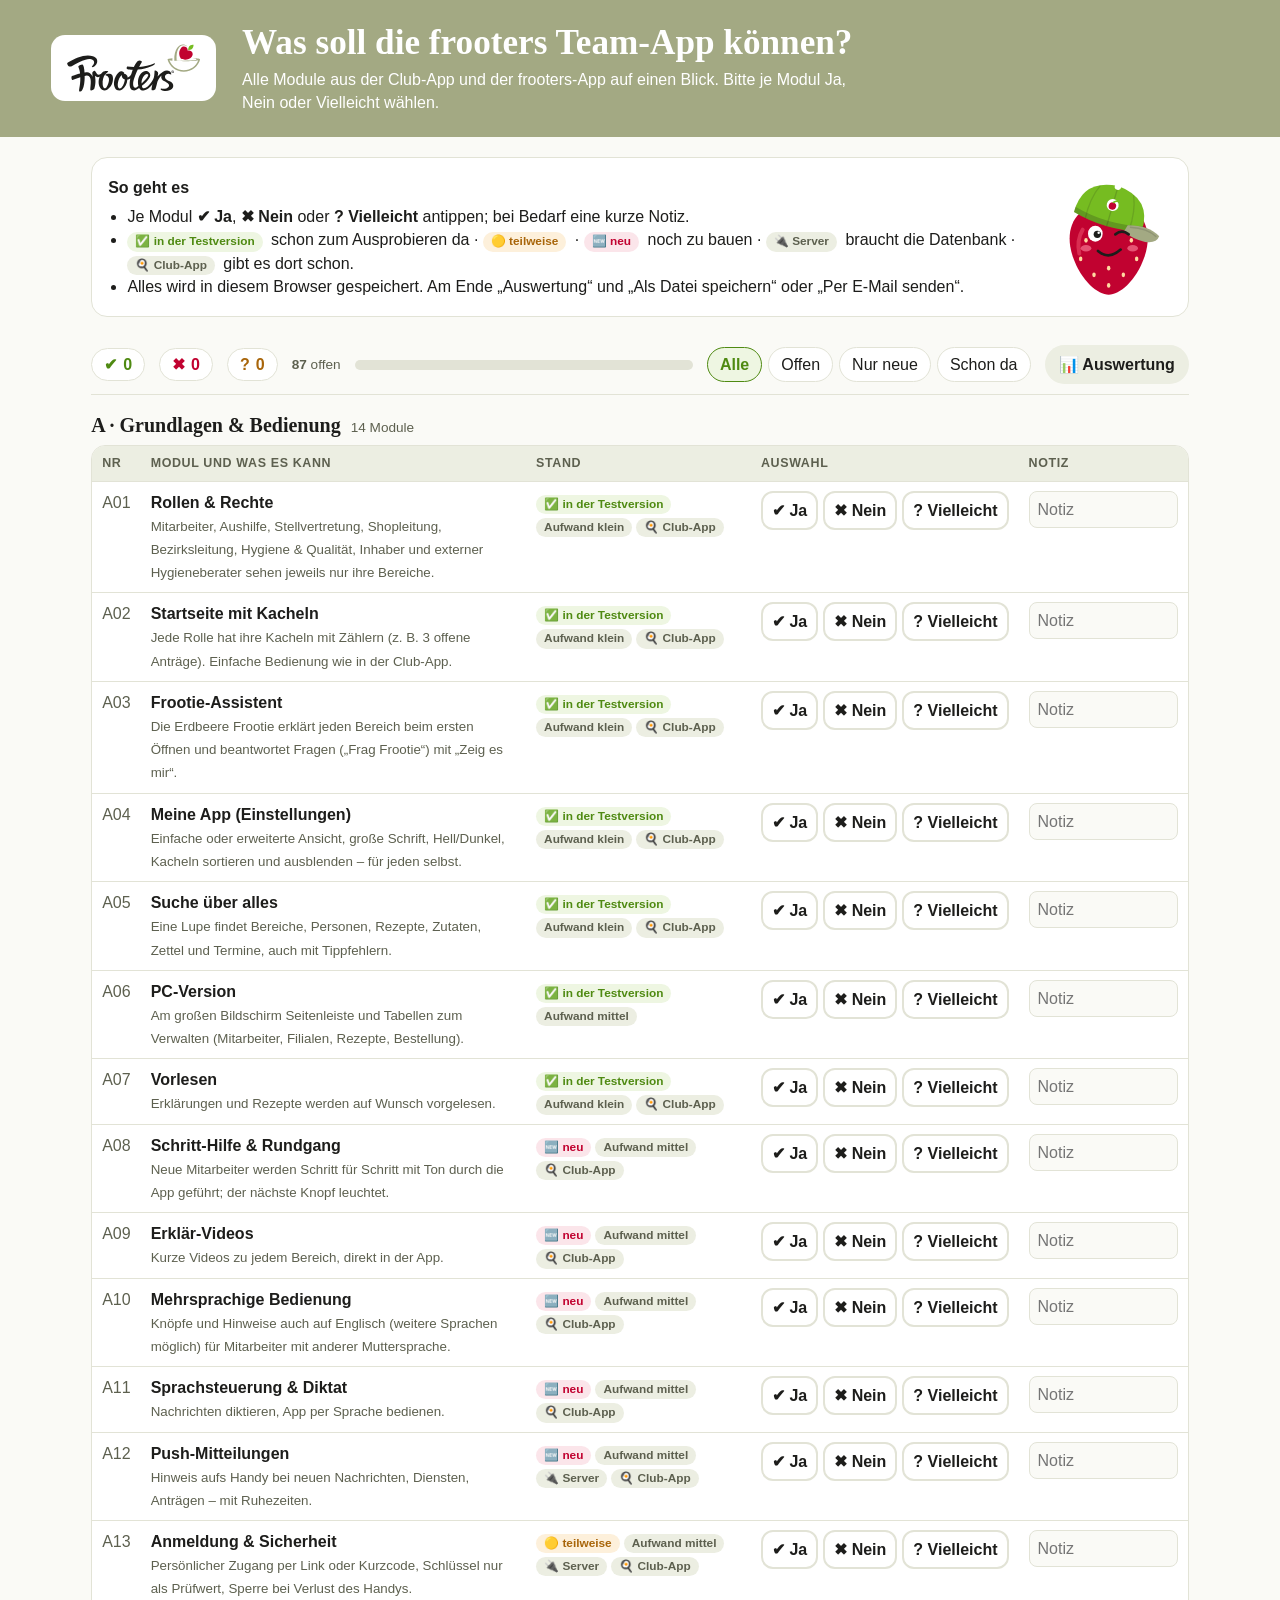
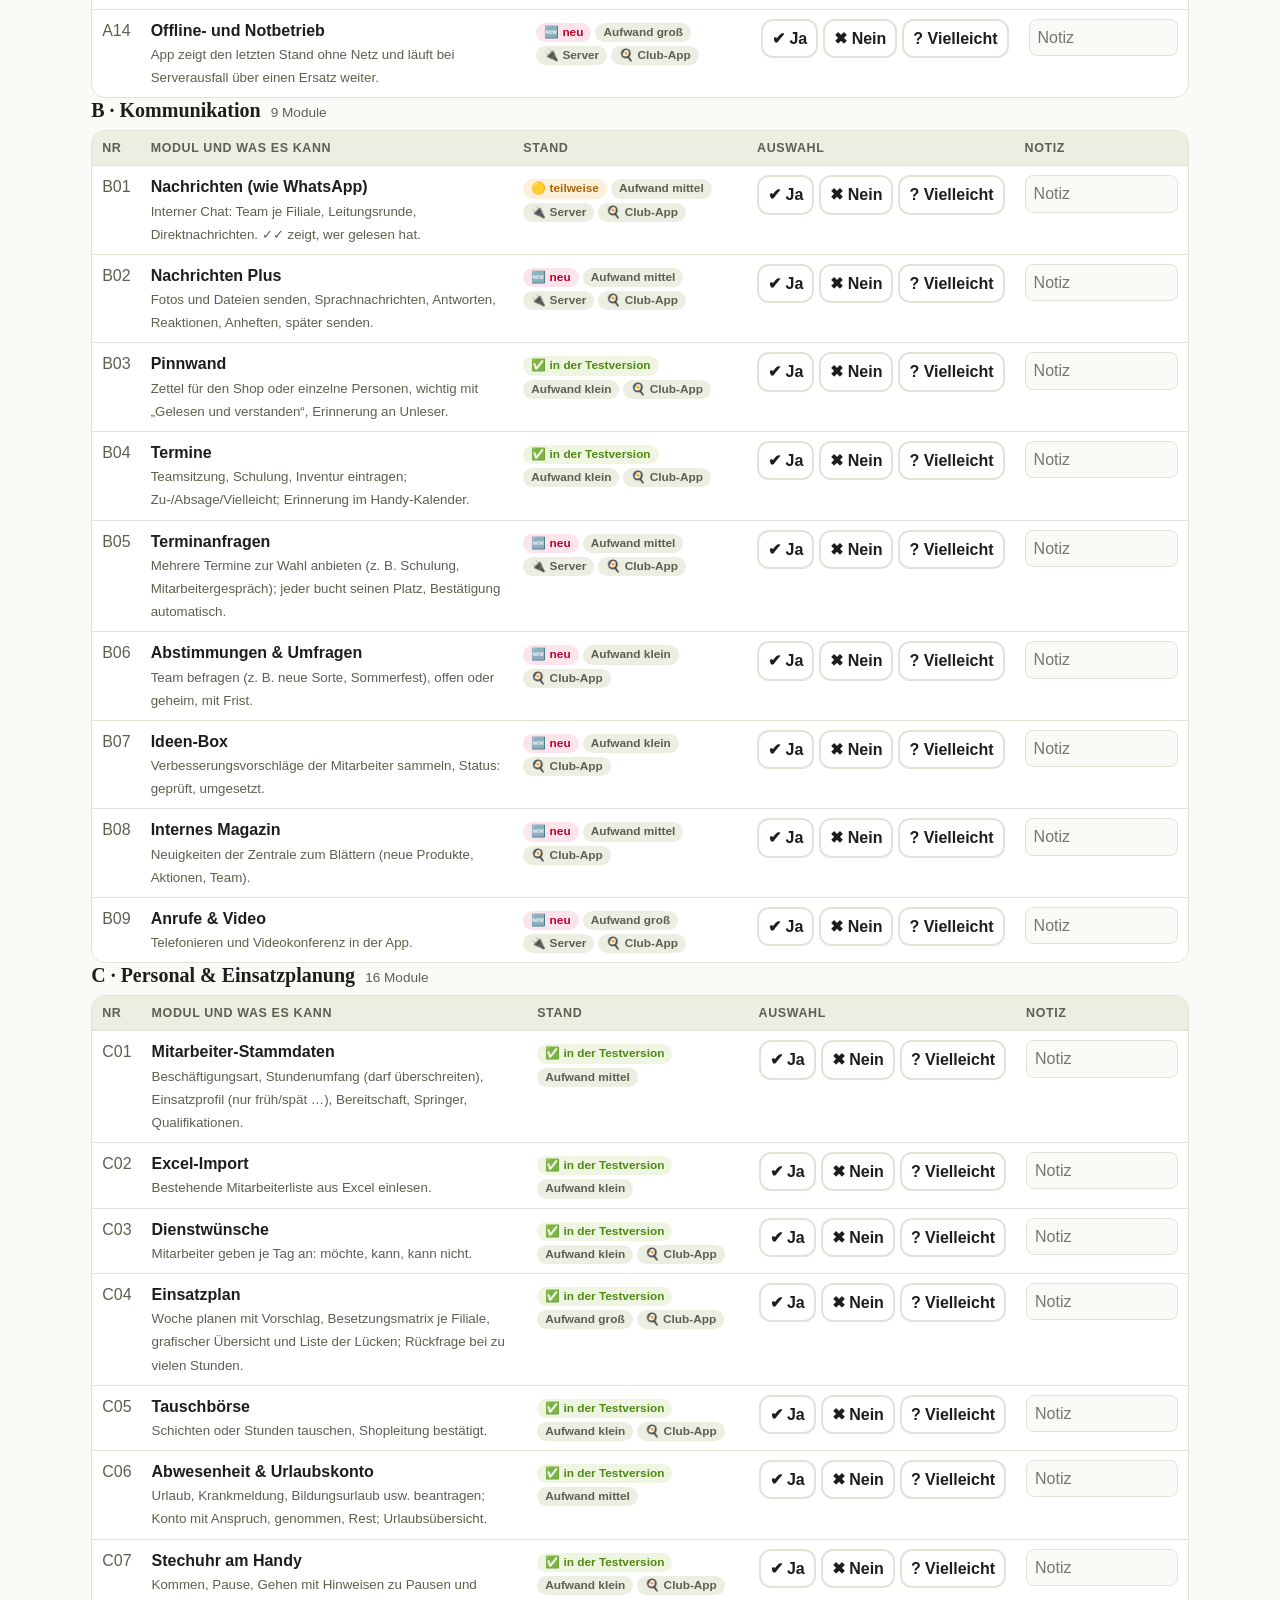
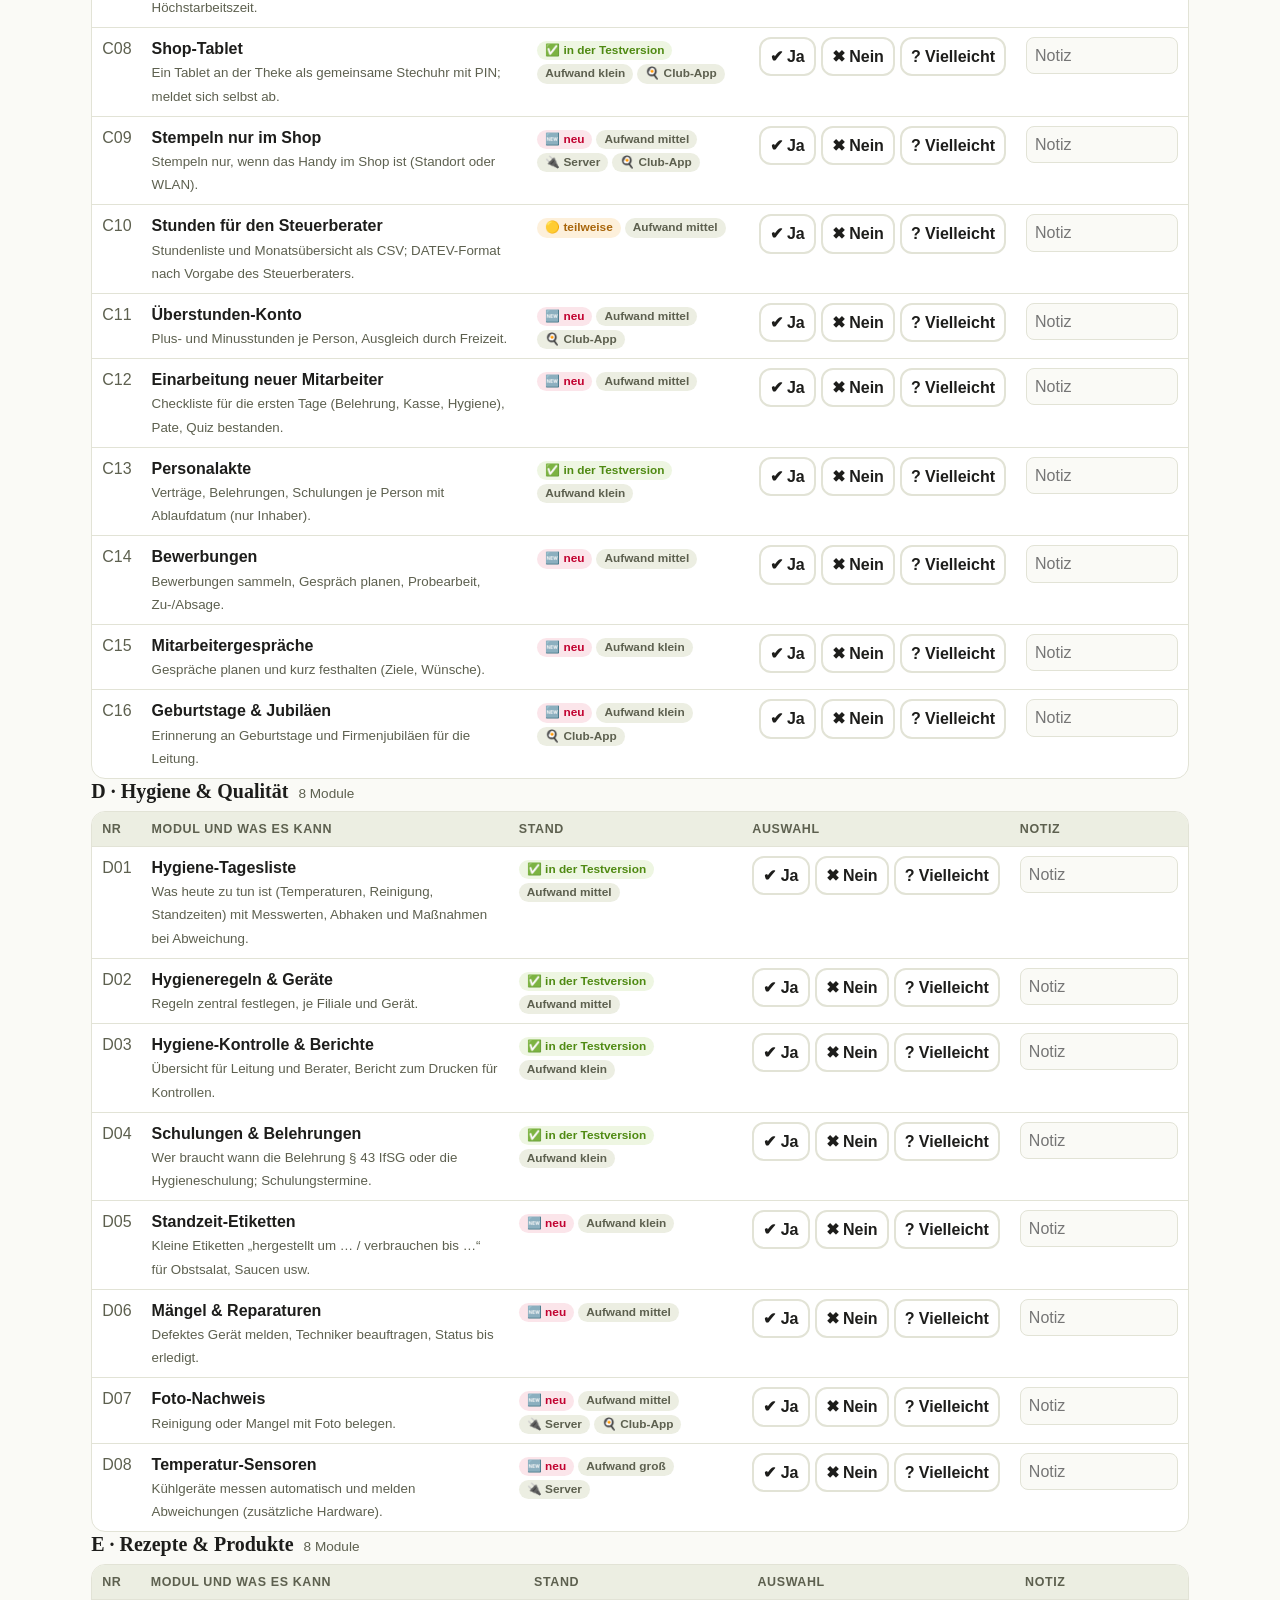
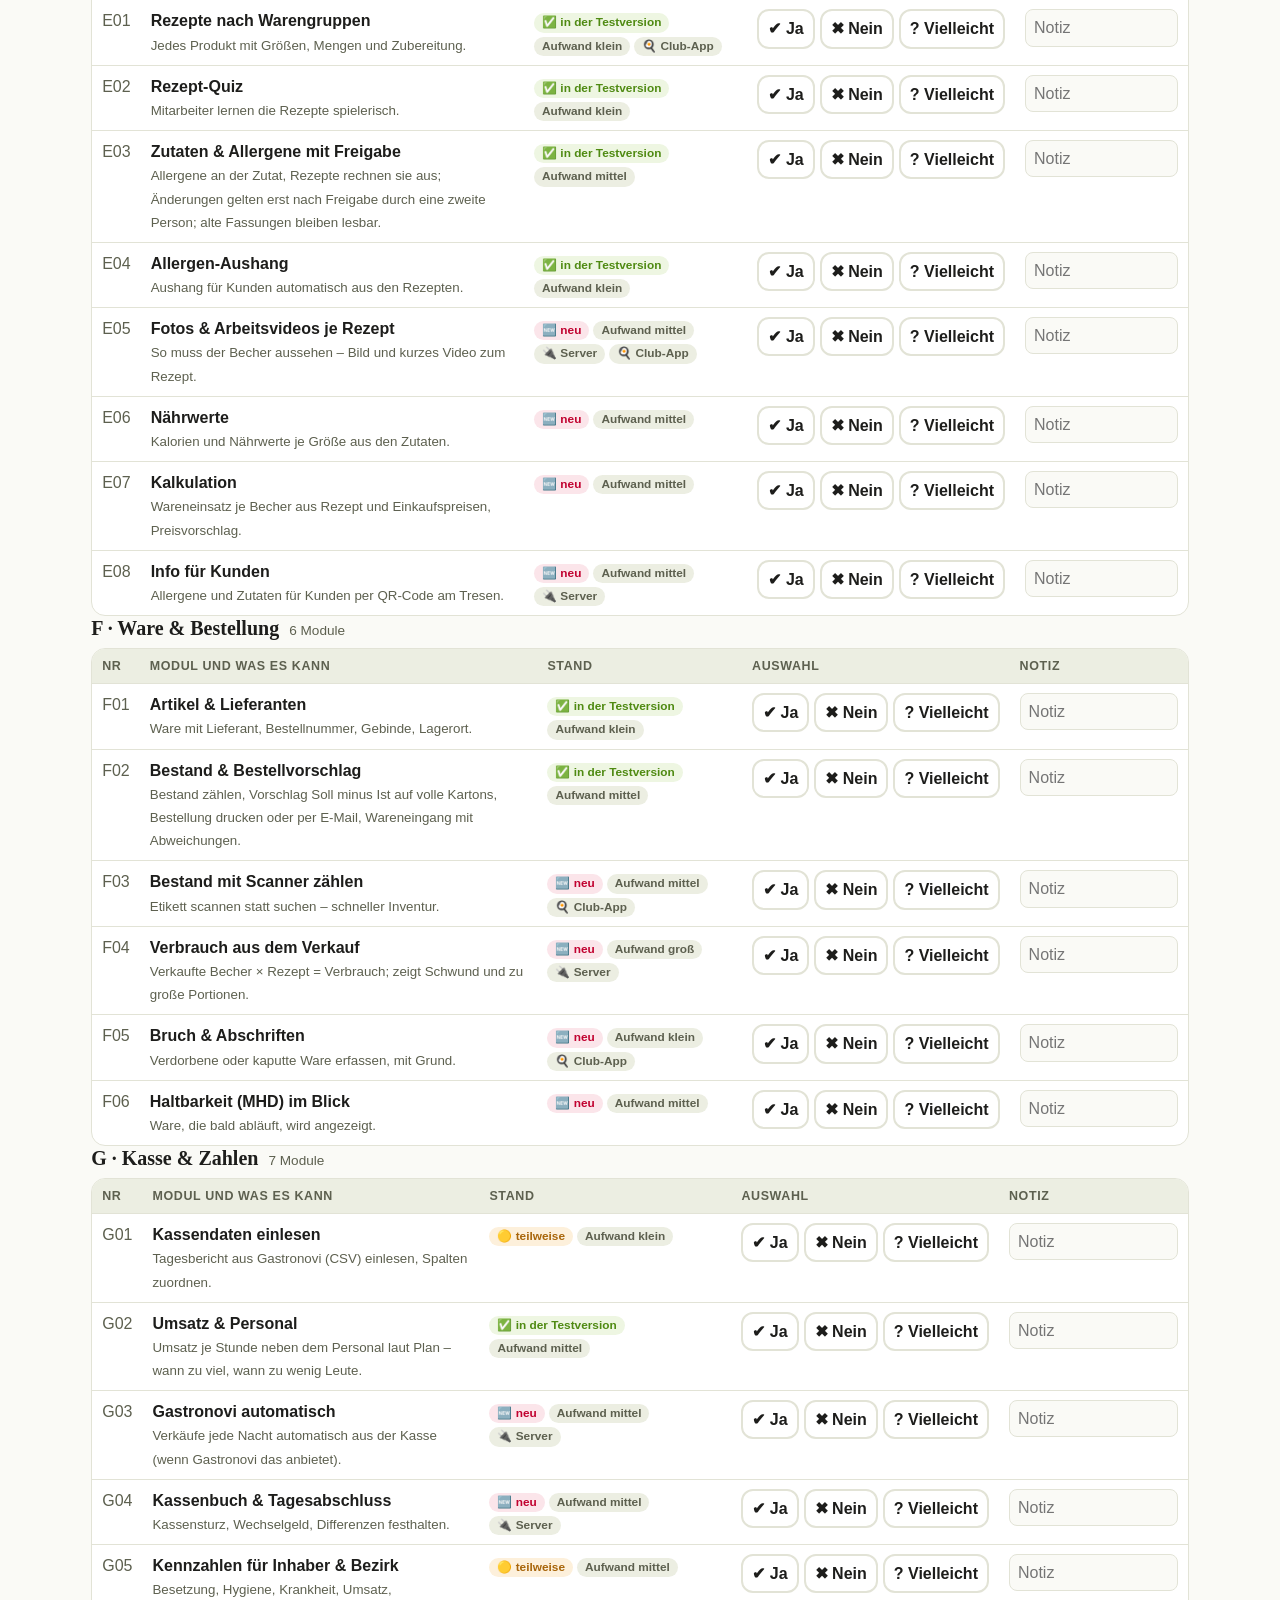
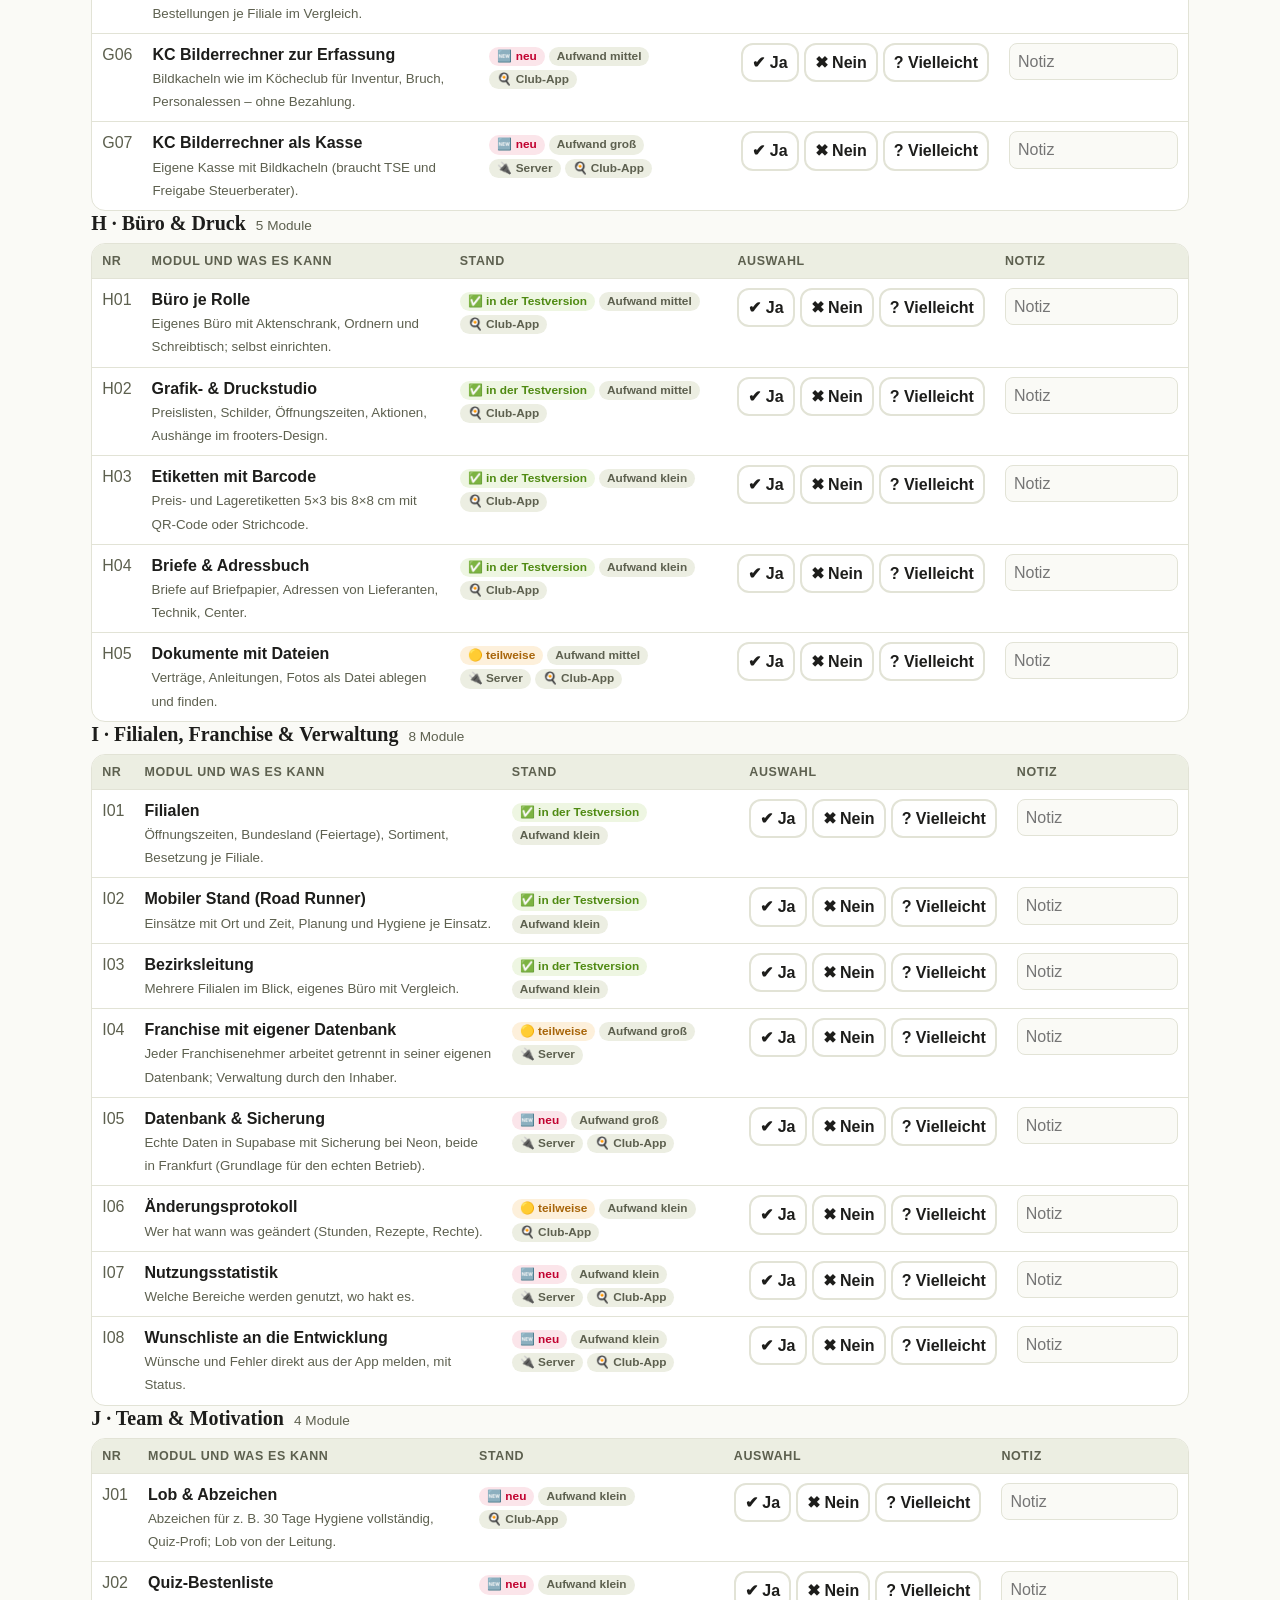
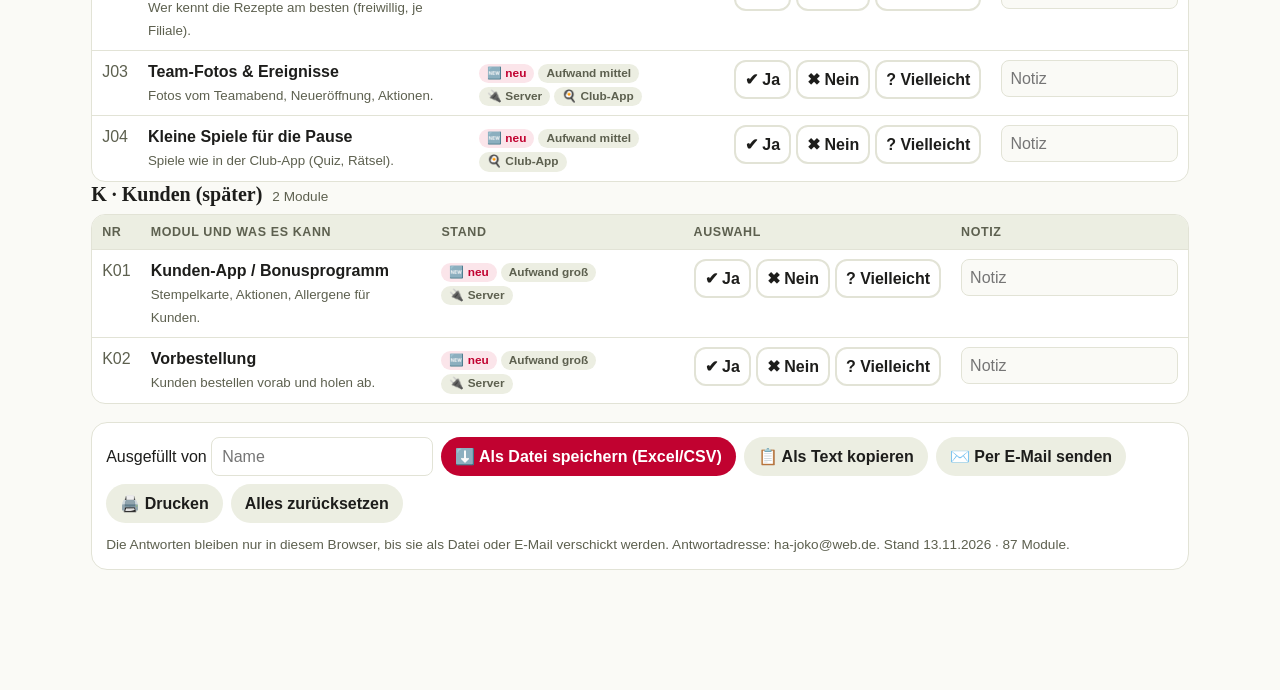
==== auswahl.html @ 6da6e574 "Modulauswahl für den CEO zum Ankreuzen Co-Authored-By: Claude Opus 5.5 <noreply@anthropic.com> Claud" ====
<!doctype html>
<html lang="de"><head><meta charset="utf-8"><meta name="viewport" content="width=device-width, initial-scale=1">
<title>frooters Team-App · Modulauswahl</title>
<style>
:root{--sage:#a3a983;--sage-soft:#eceee2;--rot:#c10230;--rot-soft:#fbe5ea;--gruen:#4f8a12;--gruen-soft:#eef6e2;--gelb:#a8650a;--gelb-soft:#fdf0db;--ink:#1d1d1b;--muted:#5d604f;--line:#e2e3d6;--bg:#fafaf6;--weiss:#fff}
*{box-sizing:border-box} body{margin:0;background:var(--bg);color:var(--ink);font-family:"Didact Gothic","Segoe UI",Arial,sans-serif;line-height:1.45}
h1,h2,h3{font-family:Arvo,Rockwell,Georgia,serif;margin:0;line-height:1.2}
.band{background:var(--sage);padding:22px max(16px,4vw)} .band .in{max-width:1200px;margin:0 auto;display:flex;flex-wrap:wrap;gap:14px 26px;align-items:center}
.plate{background:#fff;border-radius:14px;padding:8px 14px} .plate img{height:50px;display:block}
.band h1{color:#fff;font-size:clamp(1.5rem,3.4vw,2.2rem)} .band p{color:#fff;margin:4px 0 0;max-width:70ch}
.wrap{max-width:1200px;margin:0 auto;padding:20px max(16px,4vw) 120px;display:grid;gap:18px}
.intro{display:grid;grid-template-columns:minmax(0,1fr) 110px;gap:18px;align-items:center;background:#fff;border:1px solid var(--line);border-radius:16px;padding:16px}
.intro img{width:110px} .intro ul{margin:6px 0 0;padding-left:1.2em}
.leiste{position:sticky;top:0;z-index:5;background:var(--bg);padding:10px 0;border-bottom:1px solid var(--line);display:flex;flex-wrap:wrap;gap:8px 14px;align-items:center}
.zahl{display:inline-flex;gap:6px;align-items:center;font-weight:700;border-radius:99px;padding:4px 12px;background:#fff;border:1px solid var(--line)}
.zahl.j{color:var(--gruen)} .zahl.n{color:var(--rot)} .zahl.v{color:var(--gelb)}
.balken{flex:1 1 160px;height:10px;border-radius:99px;background:var(--line);overflow:hidden;min-width:120px} .balken i{display:block;height:100%;background:var(--gruen);width:0}
button,select,input,textarea{font:inherit;color:inherit} .knopf{border:0;border-radius:99px;padding:8px 14px;font-weight:700;background:var(--rot);color:#fff;cursor:pointer} .knopf.zwei{background:var(--sage-soft);color:var(--ink)}
.filter{display:flex;flex-wrap:wrap;gap:6px} .filter button{border:1px solid var(--line);background:#fff;border-radius:99px;padding:5px 12px;cursor:pointer} .filter button.an{background:var(--gruen-soft);border-color:var(--gruen);color:var(--gruen);font-weight:700}
.gruppe{display:grid;gap:8px} .gruppe h2{font-size:1.25rem;display:flex;gap:10px;align-items:baseline} .gruppe h2 small{font-family:"Segoe UI",Arial,sans-serif;font-size:.85rem;color:var(--muted);font-weight:400}
table{width:100%;border-collapse:separate;border-spacing:0;background:#fff;border:1px solid var(--line);border-radius:14px;overflow:hidden}
th{background:var(--sage-soft);text-align:left;font-size:.78rem;text-transform:uppercase;letter-spacing:.05em;color:var(--muted);padding:8px 10px}
td{border-top:1px solid var(--line);padding:9px 10px;vertical-align:top} tr.ja td{background:#f3faea} tr.nein td{background:#fdf2f4} tr.vielleicht td{background:#fff8ea}
td.nr{color:var(--muted);font-variant-numeric:tabular-nums;white-space:nowrap} td.modul b{display:block} td.modul small{color:var(--muted)}
.marke{display:inline-block;font-size:.74rem;font-weight:700;border-radius:99px;padding:1px 8px;margin:2px 4px 0 0;background:var(--sage-soft);color:var(--muted);white-space:nowrap}
.marke.da{background:var(--gruen-soft);color:var(--gruen)} .marke.teil{background:var(--gelb-soft);color:var(--gelb)} .marke.neu{background:var(--rot-soft);color:var(--rot)}
.wahl{display:flex;gap:5px;flex-wrap:nowrap} .wahl label{cursor:pointer} .wahl input{position:absolute;opacity:0;width:1px;height:1px}
.wahl span{display:inline-flex;align-items:center;gap:4px;border:2px solid var(--line);border-radius:12px;padding:6px 9px;font-weight:700;background:#fff;min-width:44px;justify-content:center;white-space:nowrap}
.wahl input:focus-visible+span{outline:3px solid var(--gruen);outline-offset:2px}
.wahl input[value=ja]:checked+span{background:var(--gruen);border-color:var(--gruen);color:#fff} .wahl input[value=nein]:checked+span{background:var(--rot);border-color:var(--rot);color:#fff} .wahl input[value=vielleicht]:checked+span{background:#e0a32e;border-color:#e0a32e;color:#fff}
td.notiz input{width:100%;min-width:120px;border:1px solid var(--line);border-radius:8px;padding:6px 8px;background:var(--bg)}
.fuss{display:flex;flex-wrap:wrap;gap:8px;align-items:center;background:#fff;border:1px solid var(--line);border-radius:16px;padding:14px}
.fuss input{border:1px solid var(--line);border-radius:8px;padding:7px 10px;min-width:220px}
#auswertung{display:none} #auswertung.an{display:grid;gap:12px}
.ausw{display:grid;grid-template-columns:repeat(auto-fit,minmax(240px,1fr));gap:12px} .ausw > div{background:#fff;border:1px solid var(--line);border-radius:14px;padding:12px} .ausw ol{margin:6px 0 0;padding-left:1.3em}
.klein{font-size:.85rem;color:var(--muted)} .meldung{position:fixed;left:50%;bottom:20px;transform:translateX(-50%);background:#1d1d1b;color:#fff;border-radius:99px;padding:10px 18px;z-index:20}
@media (max-width:1000px) and (min-width:761px){ td.modul small{font-size:.85rem} }
@media (max-width:760px){ .wahl{flex-wrap:wrap}
  table,thead,tbody,tr,td{display:block} thead{display:none} tr{border-top:1px solid var(--line);padding:8px 10px} td{border:0;padding:3px 0}
  td.nr{display:inline-block;margin-right:6px} td.modul{display:inline} .intro{grid-template-columns:1fr} .intro img{width:80px}
}
@media print{
  .leiste,.fuss .knopf,.filter,#knoepfe,.meldung{display:none!important} body{background:#fff} .wrap{padding:0} table{border-radius:0} tr{break-inside:avoid}
  .wahl span{border:1.5px solid #555;padding:2px 6px;min-width:0} .wahl input:checked+span{background:#000!important;color:#fff!important}
  td.notiz input{border:0;border-bottom:1px solid #999;border-radius:0;background:none}
}
</style></head>
<body>
<header class="band"><div class="in"><div class="plate"><img src="[data-uri]" alt="frooters"></div>
<div><h1>Was soll die frooters Team-App können?</h1><p>Alle Module aus der Club-App und der frooters-App auf einen Blick. Bitte je Modul Ja, Nein oder Vielleicht wählen.</p></div></div></header>
<main class="wrap">
<section class="intro"><div><b>So geht es</b><ul>
<li>Je Modul <b>✔ Ja</b>, <b>✖ Nein</b> oder <b>? Vielleicht</b> antippen; bei Bedarf eine kurze Notiz.</li>
<li><span class="marke da">✅ in der Testversion</span> schon zum Ausprobieren da · <span class="marke teil">🟡 teilweise</span> · <span class="marke neu">🆕 neu</span> noch zu bauen · <span class="marke">🔌 Server</span> braucht die Datenbank · <span class="marke">🍳 Club-App</span> gibt es dort schon.</li>
<li>Alles wird in diesem Browser gespeichert. Am Ende „Auswertung“ und „Als Datei speichern“ oder „Per E-Mail senden“.</li></ul></div><img src="[data-uri]" alt="Frootie"></section>

<div class="leiste" id="knoepfe"><span class="zahl j">✔ <b id="z-ja">0</b></span><span class="zahl n">✖ <b id="z-nein">0</b></span><span class="zahl v">? <b id="z-vielleicht">0</b></span>
  <span class="klein"><b id="z-offen">0</b> offen</span><span class="balken" aria-hidden="true"><i id="balken"></i></span>
  <div class="filter" role="group" aria-label="Filter"><button data-f="alle" class="an">Alle</button><button data-f="offen">Offen</button><button data-f="neu">Nur neue</button><button data-f="da">Schon da</button></div>
  <button class="knopf zwei" id="b-auswertung">📊 Auswertung</button></div>

<div id="liste"></div>

<section id="auswertung" aria-live="polite"></section>

<section class="fuss"><label>Ausgefüllt von <input id="wer" placeholder="Name" autocomplete="name"></label>
  <button class="knopf" id="b-csv">⬇️ Als Datei speichern (Excel/CSV)</button><button class="knopf zwei" id="b-text">📋 Als Text kopieren</button><button class="knopf zwei" id="b-mail">✉️ Per E-Mail senden</button><button class="knopf zwei" id="b-druck">🖨️ Drucken</button>
  <button class="knopf zwei" id="b-leeren">Alles zurücksetzen</button>
  <p class="klein" style="flex-basis:100%;margin:4px 0 0">Die Antworten bleiben nur in diesem Browser, bis sie als Datei oder E-Mail verschickt werden. Antwortadresse: ha-joko@web.de. Stand 13.11.2026 · 87 Module.</p></section>
</main>
<script>
const MODULE = [{"id": "A01", "g": "A", "gn": "Grundlagen & Bedienung", "t": "Rollen & Rechte", "x": "Mitarbeiter, Aushilfe, Stellvertretung, Shopleitung, Bezirksleitung, Hygiene & Qualität, Inhaber und externer Hygieneberater sehen jeweils nur ihre Bereiche.", "st": "da", "a": "S", "club": true, "server": false}, {"id": "A02", "g": "A", "gn": "Grundlagen & Bedienung", "t": "Startseite mit Kacheln", "x": "Jede Rolle hat ihre Kacheln mit Zählern (z. B. 3 offene Anträge). Einfache Bedienung wie in der Club-App.", "st": "da", "a": "S", "club": true, "server": false}, {"id": "A03", "g": "A", "gn": "Grundlagen & Bedienung", "t": "Frootie-Assistent", "x": "Die Erdbeere Frootie erklärt jeden Bereich beim ersten Öffnen und beantwortet Fragen („Frag Frootie“) mit „Zeig es mir“.", "st": "da", "a": "S", "club": true, "server": false}, {"id": "A04", "g": "A", "gn": "Grundlagen & Bedienung", "t": "Meine App (Einstellungen)", "x": "Einfache oder erweiterte Ansicht, große Schrift, Hell/Dunkel, Kacheln sortieren und ausblenden – für jeden selbst.", "st": "da", "a": "S", "club": true, "server": false}, {"id": "A05", "g": "A", "gn": "Grundlagen & Bedienung", "t": "Suche über alles", "x": "Eine Lupe findet Bereiche, Personen, Rezepte, Zutaten, Zettel und Termine, auch mit Tippfehlern.", "st": "da", "a": "S", "club": true, "server": false}, {"id": "A06", "g": "A", "gn": "Grundlagen & Bedienung", "t": "PC-Version", "x": "Am großen Bildschirm Seitenleiste und Tabellen zum Verwalten (Mitarbeiter, Filialen, Rezepte, Bestellung).", "st": "da", "a": "M", "club": false, "server": false}, {"id": "A07", "g": "A", "gn": "Grundlagen & Bedienung", "t": "Vorlesen", "x": "Erklärungen und Rezepte werden auf Wunsch vorgelesen.", "st": "da", "a": "S", "club": true, "server": false}, {"id": "A08", "g": "A", "gn": "Grundlagen & Bedienung", "t": "Schritt-Hilfe & Rundgang", "x": "Neue Mitarbeiter werden Schritt für Schritt mit Ton durch die App geführt; der nächste Knopf leuchtet.", "st": "neu", "a": "M", "club": true, "server": false}, {"id": "A09", "g": "A", "gn": "Grundlagen & Bedienung", "t": "Erklär-Videos", "x": "Kurze Videos zu jedem Bereich, direkt in der App.", "st": "neu", "a": "M", "club": true, "server": false}, {"id": "A10", "g": "A", "gn": "Grundlagen & Bedienung", "t": "Mehrsprachige Bedienung", "x": "Knöpfe und Hinweise auch auf Englisch (weitere Sprachen möglich) für Mitarbeiter mit anderer Muttersprache.", "st": "neu", "a": "M", "club": true, "server": false}, {"id": "A11", "g": "A", "gn": "Grundlagen & Bedienung", "t": "Sprachsteuerung & Diktat", "x": "Nachrichten diktieren, App per Sprache bedienen.", "st": "neu", "a": "M", "club": true, "server": false}, {"id": "A12", "g": "A", "gn": "Grundlagen & Bedienung", "t": "Push-Mitteilungen", "x": "Hinweis aufs Handy bei neuen Nachrichten, Diensten, Anträgen – mit Ruhezeiten.", "st": "neu", "a": "M", "club": true, "server": true}, {"id": "A13", "g": "A", "gn": "Grundlagen & Bedienung", "t": "Anmeldung & Sicherheit", "x": "Persönlicher Zugang per Link oder Kurzcode, Schlüssel nur als Prüfwert, Sperre bei Verlust des Handys.", "st": "teil", "a": "M", "club": true, "server": true}, {"id": "A14", "g": "A", "gn": "Grundlagen & Bedienung", "t": "Offline- und Notbetrieb", "x": "App zeigt den letzten Stand ohne Netz und läuft bei Serverausfall über einen Ersatz weiter.", "st": "neu", "a": "L", "club": true, "server": true}, {"id": "B01", "g": "B", "gn": "Kommunikation", "t": "Nachrichten (wie WhatsApp)", "x": "Interner Chat: Team je Filiale, Leitungsrunde, Direktnachrichten. ✓✓ zeigt, wer gelesen hat.", "st": "teil", "a": "M", "club": true, "server": true}, {"id": "B02", "g": "B", "gn": "Kommunikation", "t": "Nachrichten Plus", "x": "Fotos und Dateien senden, Sprachnachrichten, Antworten, Reaktionen, Anheften, später senden.", "st": "neu", "a": "M", "club": true, "server": true}, {"id": "B03", "g": "B", "gn": "Kommunikation", "t": "Pinnwand", "x": "Zettel für den Shop oder einzelne Personen, wichtig mit „Gelesen und verstanden“, Erinnerung an Unleser.", "st": "da", "a": "S", "club": true, "server": false}, {"id": "B04", "g": "B", "gn": "Kommunikation", "t": "Termine", "x": "Teamsitzung, Schulung, Inventur eintragen; Zu-/Absage/Vielleicht; Erinnerung im Handy-Kalender.", "st": "da", "a": "S", "club": true, "server": false}, {"id": "B05", "g": "B", "gn": "Kommunikation", "t": "Terminanfragen", "x": "Mehrere Termine zur Wahl anbieten (z. B. Schulung, Mitarbeitergespräch); jeder bucht seinen Platz, Bestätigung automatisch.", "st": "neu", "a": "M", "club": true, "server": true}, {"id": "B06", "g": "B", "gn": "Kommunikation", "t": "Abstimmungen & Umfragen", "x": "Team befragen (z. B. neue Sorte, Sommerfest), offen oder geheim, mit Frist.", "st": "neu", "a": "S", "club": true, "server": false}, {"id": "B07", "g": "B", "gn": "Kommunikation", "t": "Ideen-Box", "x": "Verbesserungsvorschläge der Mitarbeiter sammeln, Status: geprüft, umgesetzt.", "st": "neu", "a": "S", "club": true, "server": false}, {"id": "B08", "g": "B", "gn": "Kommunikation", "t": "Internes Magazin", "x": "Neuigkeiten der Zentrale zum Blättern (neue Produkte, Aktionen, Team).", "st": "neu", "a": "M", "club": true, "server": false}, {"id": "B09", "g": "B", "gn": "Kommunikation", "t": "Anrufe & Video", "x": "Telefonieren und Videokonferenz in der App.", "st": "neu", "a": "L", "club": true, "server": true}, {"id": "C01", "g": "C", "gn": "Personal & Einsatzplanung", "t": "Mitarbeiter-Stammdaten", "x": "Beschäftigungsart, Stundenumfang (darf überschreiten), Einsatzprofil (nur früh/spät …), Bereitschaft, Springer, Qualifikationen.", "st": "da", "a": "M", "club": false, "server": false}, {"id": "C02", "g": "C", "gn": "Personal & Einsatzplanung", "t": "Excel-Import", "x": "Bestehende Mitarbeiterliste aus Excel einlesen.", "st": "da", "a": "S", "club": false, "server": false}, {"id": "C03", "g": "C", "gn": "Personal & Einsatzplanung", "t": "Dienstwünsche", "x": "Mitarbeiter geben je Tag an: möchte, kann, kann nicht.", "st": "da", "a": "S", "club": true, "server": false}, {"id": "C04", "g": "C", "gn": "Personal & Einsatzplanung", "t": "Einsatzplan", "x": "Woche planen mit Vorschlag, Besetzungsmatrix je Filiale, grafischer Übersicht und Liste der Lücken; Rückfrage bei zu vielen Stunden.", "st": "da", "a": "L", "club": true, "server": false}, {"id": "C05", "g": "C", "gn": "Personal & Einsatzplanung", "t": "Tauschbörse", "x": "Schichten oder Stunden tauschen, Shopleitung bestätigt.", "st": "da", "a": "S", "club": true, "server": false}, {"id": "C06", "g": "C", "gn": "Personal & Einsatzplanung", "t": "Abwesenheit & Urlaubskonto", "x": "Urlaub, Krankmeldung, Bildungsurlaub usw. beantragen; Konto mit Anspruch, genommen, Rest; Urlaubsübersicht.", "st": "da", "a": "M", "club": false, "server": false}, {"id": "C07", "g": "C", "gn": "Personal & Einsatzplanung", "t": "Stechuhr am Handy", "x": "Kommen, Pause, Gehen mit Hinweisen zu Pausen und Höchstarbeitszeit.", "st": "da", "a": "S", "club": true, "server": false}, {"id": "C08", "g": "C", "gn": "Personal & Einsatzplanung", "t": "Shop-Tablet", "x": "Ein Tablet an der Theke als gemeinsame Stechuhr mit PIN; meldet sich selbst ab.", "st": "da", "a": "S", "club": true, "server": false}, {"id": "C09", "g": "C", "gn": "Personal & Einsatzplanung", "t": "Stempeln nur im Shop", "x": "Stempeln nur, wenn das Handy im Shop ist (Standort oder WLAN).", "st": "neu", "a": "M", "club": true, "server": true}, {"id": "C10", "g": "C", "gn": "Personal & Einsatzplanung", "t": "Stunden für den Steuerberater", "x": "Stundenliste und Monatsübersicht als CSV; DATEV-Format nach Vorgabe des Steuerberaters.", "st": "teil", "a": "M", "club": false, "server": false}, {"id": "C11", "g": "C", "gn": "Personal & Einsatzplanung", "t": "Überstunden-Konto", "x": "Plus- und Minusstunden je Person, Ausgleich durch Freizeit.", "st": "neu", "a": "M", "club": true, "server": false}, {"id": "C12", "g": "C", "gn": "Personal & Einsatzplanung", "t": "Einarbeitung neuer Mitarbeiter", "x": "Checkliste für die ersten Tage (Belehrung, Kasse, Hygiene), Pate, Quiz bestanden.", "st": "neu", "a": "M", "club": false, "server": false}, {"id": "C13", "g": "C", "gn": "Personal & Einsatzplanung", "t": "Personalakte", "x": "Verträge, Belehrungen, Schulungen je Person mit Ablaufdatum (nur Inhaber).", "st": "da", "a": "S", "club": false, "server": false}, {"id": "C14", "g": "C", "gn": "Personal & Einsatzplanung", "t": "Bewerbungen", "x": "Bewerbungen sammeln, Gespräch planen, Probearbeit, Zu-/Absage.", "st": "neu", "a": "M", "club": false, "server": false}, {"id": "C15", "g": "C", "gn": "Personal & Einsatzplanung", "t": "Mitarbeitergespräche", "x": "Gespräche planen und kurz festhalten (Ziele, Wünsche).", "st": "neu", "a": "S", "club": false, "server": false}, {"id": "C16", "g": "C", "gn": "Personal & Einsatzplanung", "t": "Geburtstage & Jubiläen", "x": "Erinnerung an Geburtstage und Firmenjubiläen für die Leitung.", "st": "neu", "a": "S", "club": true, "server": false}, {"id": "D01", "g": "D", "gn": "Hygiene & Qualität", "t": "Hygiene-Tagesliste", "x": "Was heute zu tun ist (Temperaturen, Reinigung, Standzeiten) mit Messwerten, Abhaken und Maßnahmen bei Abweichung.", "st": "da", "a": "M", "club": false, "server": false}, {"id": "D02", "g": "D", "gn": "Hygiene & Qualität", "t": "Hygieneregeln & Geräte", "x": "Regeln zentral festlegen, je Filiale und Gerät.", "st": "da", "a": "M", "club": false, "server": false}, {"id": "D03", "g": "D", "gn": "Hygiene & Qualität", "t": "Hygiene-Kontrolle & Berichte", "x": "Übersicht für Leitung und Berater, Bericht zum Drucken für Kontrollen.", "st": "da", "a": "S", "club": false, "server": false}, {"id": "D04", "g": "D", "gn": "Hygiene & Qualität", "t": "Schulungen & Belehrungen", "x": "Wer braucht wann die Belehrung § 43 IfSG oder die Hygieneschulung; Schulungstermine.", "st": "da", "a": "S", "club": false, "server": false}, {"id": "D05", "g": "D", "gn": "Hygiene & Qualität", "t": "Standzeit-Etiketten", "x": "Kleine Etiketten „hergestellt um … / verbrauchen bis …“ für Obstsalat, Saucen usw.", "st": "neu", "a": "S", "club": false, "server": false}, {"id": "D06", "g": "D", "gn": "Hygiene & Qualität", "t": "Mängel & Reparaturen", "x": "Defektes Gerät melden, Techniker beauftragen, Status bis erledigt.", "st": "neu", "a": "M", "club": false, "server": false}, {"id": "D07", "g": "D", "gn": "Hygiene & Qualität", "t": "Foto-Nachweis", "x": "Reinigung oder Mangel mit Foto belegen.", "st": "neu", "a": "M", "club": true, "server": true}, {"id": "D08", "g": "D", "gn": "Hygiene & Qualität", "t": "Temperatur-Sensoren", "x": "Kühlgeräte messen automatisch und melden Abweichungen (zusätzliche Hardware).", "st": "neu", "a": "L", "club": false, "server": true}, {"id": "E01", "g": "E", "gn": "Rezepte & Produkte", "t": "Rezepte nach Warengruppen", "x": "Jedes Produkt mit Größen, Mengen und Zubereitung.", "st": "da", "a": "S", "club": true, "server": false}, {"id": "E02", "g": "E", "gn": "Rezepte & Produkte", "t": "Rezept-Quiz", "x": "Mitarbeiter lernen die Rezepte spielerisch.", "st": "da", "a": "S", "club": false, "server": false}, {"id": "E03", "g": "E", "gn": "Rezepte & Produkte", "t": "Zutaten & Allergene mit Freigabe", "x": "Allergene an der Zutat, Rezepte rechnen sie aus; Änderungen gelten erst nach Freigabe durch eine zweite Person; alte Fassungen bleiben lesbar.", "st": "da", "a": "M", "club": false, "server": false}, {"id": "E04", "g": "E", "gn": "Rezepte & Produkte", "t": "Allergen-Aushang", "x": "Aushang für Kunden automatisch aus den Rezepten.", "st": "da", "a": "S", "club": false, "server": false}, {"id": "E05", "g": "E", "gn": "Rezepte & Produkte", "t": "Fotos & Arbeitsvideos je Rezept", "x": "So muss der Becher aussehen – Bild und kurzes Video zum Rezept.", "st": "neu", "a": "M", "club": true, "server": true}, {"id": "E06", "g": "E", "gn": "Rezepte & Produkte", "t": "Nährwerte", "x": "Kalorien und Nährwerte je Größe aus den Zutaten.", "st": "neu", "a": "M", "club": false, "server": false}, {"id": "E07", "g": "E", "gn": "Rezepte & Produkte", "t": "Kalkulation", "x": "Wareneinsatz je Becher aus Rezept und Einkaufspreisen, Preisvorschlag.", "st": "neu", "a": "M", "club": false, "server": false}, {"id": "E08", "g": "E", "gn": "Rezepte & Produkte", "t": "Info für Kunden", "x": "Allergene und Zutaten für Kunden per QR-Code am Tresen.", "st": "neu", "a": "M", "club": false, "server": true}, {"id": "F01", "g": "F", "gn": "Ware & Bestellung", "t": "Artikel & Lieferanten", "x": "Ware mit Lieferant, Bestellnummer, Gebinde, Lagerort.", "st": "da", "a": "S", "club": false, "server": false}, {"id": "F02", "g": "F", "gn": "Ware & Bestellung", "t": "Bestand & Bestellvorschlag", "x": "Bestand zählen, Vorschlag Soll minus Ist auf volle Kartons, Bestellung drucken oder per E-Mail, Wareneingang mit Abweichungen.", "st": "da", "a": "M", "club": false, "server": false}, {"id": "F03", "g": "F", "gn": "Ware & Bestellung", "t": "Bestand mit Scanner zählen", "x": "Etikett scannen statt suchen – schneller Inventur.", "st": "neu", "a": "M", "club": true, "server": false}, {"id": "F04", "g": "F", "gn": "Ware & Bestellung", "t": "Verbrauch aus dem Verkauf", "x": "Verkaufte Becher × Rezept = Verbrauch; zeigt Schwund und zu große Portionen.", "st": "neu", "a": "L", "club": false, "server": true}, {"id": "F05", "g": "F", "gn": "Ware & Bestellung", "t": "Bruch & Abschriften", "x": "Verdorbene oder kaputte Ware erfassen, mit Grund.", "st": "neu", "a": "S", "club": true, "server": false}, {"id": "F06", "g": "F", "gn": "Ware & Bestellung", "t": "Haltbarkeit (MHD) im Blick", "x": "Ware, die bald abläuft, wird angezeigt.", "st": "neu", "a": "M", "club": false, "server": false}, {"id": "G01", "g": "G", "gn": "Kasse & Zahlen", "t": "Kassendaten einlesen", "x": "Tagesbericht aus Gastronovi (CSV) einlesen, Spalten zuordnen.", "st": "teil", "a": "S", "club": false, "server": false}, {"id": "G02", "g": "G", "gn": "Kasse & Zahlen", "t": "Umsatz & Personal", "x": "Umsatz je Stunde neben dem Personal laut Plan – wann zu viel, wann zu wenig Leute.", "st": "da", "a": "M", "club": false, "server": false}, {"id": "G03", "g": "G", "gn": "Kasse & Zahlen", "t": "Gastronovi automatisch", "x": "Verkäufe jede Nacht automatisch aus der Kasse (wenn Gastronovi das anbietet).", "st": "neu", "a": "M", "club": false, "server": true}, {"id": "G04", "g": "G", "gn": "Kasse & Zahlen", "t": "Kassenbuch & Tagesabschluss", "x": "Kassensturz, Wechselgeld, Differenzen festhalten.", "st": "neu", "a": "M", "club": false, "server": true}, {"id": "G05", "g": "G", "gn": "Kasse & Zahlen", "t": "Kennzahlen für Inhaber & Bezirk", "x": "Besetzung, Hygiene, Krankheit, Umsatz, Bestellungen je Filiale im Vergleich.", "st": "teil", "a": "M", "club": false, "server": false}, {"id": "G06", "g": "G", "gn": "Kasse & Zahlen", "t": "KC Bilderrechner zur Erfassung", "x": "Bildkacheln wie im Köcheclub für Inventur, Bruch, Personalessen – ohne Bezahlung.", "st": "neu", "a": "M", "club": true, "server": false}, {"id": "G07", "g": "G", "gn": "Kasse & Zahlen", "t": "KC Bilderrechner als Kasse", "x": "Eigene Kasse mit Bildkacheln (braucht TSE und Freigabe Steuerberater).", "st": "neu", "a": "L", "club": true, "server": true}, {"id": "H01", "g": "H", "gn": "Büro & Druck", "t": "Büro je Rolle", "x": "Eigenes Büro mit Aktenschrank, Ordnern und Schreibtisch; selbst einrichten.", "st": "da", "a": "M", "club": true, "server": false}, {"id": "H02", "g": "H", "gn": "Büro & Druck", "t": "Grafik- & Druckstudio", "x": "Preislisten, Schilder, Öffnungszeiten, Aktionen, Aushänge im frooters-Design.", "st": "da", "a": "M", "club": true, "server": false}, {"id": "H03", "g": "H", "gn": "Büro & Druck", "t": "Etiketten mit Barcode", "x": "Preis- und Lageretiketten 5×3 bis 8×8 cm mit QR-Code oder Strichcode.", "st": "da", "a": "S", "club": true, "server": false}, {"id": "H04", "g": "H", "gn": "Büro & Druck", "t": "Briefe & Adressbuch", "x": "Briefe auf Briefpapier, Adressen von Lieferanten, Technik, Center.", "st": "da", "a": "S", "club": true, "server": false}, {"id": "H05", "g": "H", "gn": "Büro & Druck", "t": "Dokumente mit Dateien", "x": "Verträge, Anleitungen, Fotos als Datei ablegen und finden.", "st": "teil", "a": "M", "club": true, "server": true}, {"id": "I01", "g": "I", "gn": "Filialen, Franchise & Verwaltung", "t": "Filialen", "x": "Öffnungszeiten, Bundesland (Feiertage), Sortiment, Besetzung je Filiale.", "st": "da", "a": "S", "club": false, "server": false}, {"id": "I02", "g": "I", "gn": "Filialen, Franchise & Verwaltung", "t": "Mobiler Stand (Road Runner)", "x": "Einsätze mit Ort und Zeit, Planung und Hygiene je Einsatz.", "st": "da", "a": "S", "club": false, "server": false}, {"id": "I03", "g": "I", "gn": "Filialen, Franchise & Verwaltung", "t": "Bezirksleitung", "x": "Mehrere Filialen im Blick, eigenes Büro mit Vergleich.", "st": "da", "a": "S", "club": false, "server": false}, {"id": "I04", "g": "I", "gn": "Filialen, Franchise & Verwaltung", "t": "Franchise mit eigener Datenbank", "x": "Jeder Franchisenehmer arbeitet getrennt in seiner eigenen Datenbank; Verwaltung durch den Inhaber.", "st": "teil", "a": "L", "club": false, "server": true}, {"id": "I05", "g": "I", "gn": "Filialen, Franchise & Verwaltung", "t": "Datenbank & Sicherung", "x": "Echte Daten in Supabase mit Sicherung bei Neon, beide in Frankfurt (Grundlage für den echten Betrieb).", "st": "neu", "a": "L", "club": true, "server": true}, {"id": "I06", "g": "I", "gn": "Filialen, Franchise & Verwaltung", "t": "Änderungsprotokoll", "x": "Wer hat wann was geändert (Stunden, Rezepte, Rechte).", "st": "teil", "a": "S", "club": true, "server": false}, {"id": "I07", "g": "I", "gn": "Filialen, Franchise & Verwaltung", "t": "Nutzungsstatistik", "x": "Welche Bereiche werden genutzt, wo hakt es.", "st": "neu", "a": "S", "club": true, "server": true}, {"id": "I08", "g": "I", "gn": "Filialen, Franchise & Verwaltung", "t": "Wunschliste an die Entwicklung", "x": "Wünsche und Fehler direkt aus der App melden, mit Status.", "st": "neu", "a": "S", "club": true, "server": true}, {"id": "J01", "g": "J", "gn": "Team & Motivation", "t": "Lob & Abzeichen", "x": "Abzeichen für z. B. 30 Tage Hygiene vollständig, Quiz-Profi; Lob von der Leitung.", "st": "neu", "a": "S", "club": true, "server": false}, {"id": "J02", "g": "J", "gn": "Team & Motivation", "t": "Quiz-Bestenliste", "x": "Wer kennt die Rezepte am besten (freiwillig, je Filiale).", "st": "neu", "a": "S", "club": false, "server": false}, {"id": "J03", "g": "J", "gn": "Team & Motivation", "t": "Team-Fotos & Ereignisse", "x": "Fotos vom Teamabend, Neueröffnung, Aktionen.", "st": "neu", "a": "M", "club": true, "server": true}, {"id": "J04", "g": "J", "gn": "Team & Motivation", "t": "Kleine Spiele für die Pause", "x": "Spiele wie in der Club-App (Quiz, Rätsel).", "st": "neu", "a": "M", "club": true, "server": false}, {"id": "K01", "g": "K", "gn": "Kunden (später)", "t": "Kunden-App / Bonusprogramm", "x": "Stempelkarte, Aktionen, Allergene für Kunden.", "st": "neu", "a": "L", "club": false, "server": true}, {"id": "K02", "g": "K", "gn": "Kunden (später)", "t": "Vorbestellung", "x": "Kunden bestellen vorab und holen ab.", "st": "neu", "a": "L", "club": false, "server": true}];
const STAND = { da: "✅ in der Testversion", teil: "🟡 teilweise", neu: "🆕 neu" }, AUFW = { S: "klein", M: "mittel", L: "groß" };
const SCHL = "frooters_modulauswahl_v1";
let antw = {};
try { antw = JSON.parse(localStorage.getItem(SCHL) || "{}") || {}; } catch (e) { antw = {}; }
const merken = () => { try { localStorage.setItem(SCHL, JSON.stringify(antw)); } catch (e) {} };
const esc = (t) => String(t == null ? "" : t).replace(/[&<>"']/g, (c) => ({ "&": "&amp;", "<": "&lt;", ">": "&gt;", '"': "&quot;", "'": "&#39;" }[c]));
let filter = "alle";
function zeichnen() {
  const gruppen = [...new Set(MODULE.map((m) => m.g))];
  document.getElementById("liste").innerHTML = gruppen.map((g) => {
    const ms = MODULE.filter((m) => m.g === g && (filter === "alle" || (filter === "offen" && !(antw[m.id] || {}).a) || (filter === "neu" && m.st === "neu") || (filter === "da" && m.st !== "neu")));
    if (!ms.length) return "";
    return `<section class="gruppe"><h2>${esc(g)} · ${esc(ms[0].gn)} <small>${MODULE.filter((m) => m.g === g).length} Module</small></h2><table><thead><tr><th>Nr</th><th>Modul und was es kann</th><th>Stand</th><th>Auswahl</th><th>Notiz</th></tr></thead><tbody>
      ${ms.map((m) => { const a = antw[m.id] || {}; return `<tr class="${a.a || ""}" id="z-${m.id}"><td class="nr">${m.id}</td><td class="modul"><b>${esc(m.t)}</b><small>${esc(m.x)}</small></td>
        <td><span class="marke ${m.st}">${STAND[m.st]}</span><span class="marke">Aufwand ${AUFW[m.a]}</span>${m.server ? '<span class="marke">🔌 Server</span>' : ""}${m.club ? '<span class="marke">🍳 Club-App</span>' : ""}</td>
        <td><div class="wahl" role="radiogroup" aria-label="${esc(m.t)}">${[["ja", "✔ Ja"], ["nein", "✖ Nein"], ["vielleicht", "? Vielleicht"]].map(([v, t]) => `<label><input type="radio" name="w-${m.id}" value="${v}" data-id="${m.id}" ${a.a === v ? "checked" : ""}><span>${t}</span></label>`).join("")}</div></td>
        <td class="notiz"><input data-notiz="${m.id}" value="${esc(a.n || "")}" placeholder="Notiz" aria-label="Notiz zu ${esc(m.t)}"></td></tr>`; }).join("")}</tbody></table></section>`;
  }).join("");
  zaehlen();
}
function zaehlen() {
  const z = { ja: 0, nein: 0, vielleicht: 0 }; for (const m of MODULE) { const a = (antw[m.id] || {}).a; if (z[a] != null) z[a]++; }
  for (const k of Object.keys(z)) document.getElementById("z-" + k).textContent = z[k];
  const fertig = z.ja + z.nein + z.vielleicht; document.getElementById("z-offen").textContent = MODULE.length - fertig;
  document.getElementById("balken").style.width = Math.round((fertig / MODULE.length) * 100) + "%";
}
document.addEventListener("change", (e) => {
  const t = e.target;
  if (t.dataset.id) { antw[t.dataset.id] = { ...(antw[t.dataset.id] || {}), a: t.value }; merken(); const tr = document.getElementById("z-" + t.dataset.id); if (tr) tr.className = t.value; zaehlen(); if (document.getElementById("auswertung").classList.contains("an")) auswerten(); }
  if (t.dataset.notiz) { antw[t.dataset.notiz] = { ...(antw[t.dataset.notiz] || {}), n: t.value.trim() }; merken(); }
  if (t.id === "wer") { antw._wer = t.value.trim(); merken(); }
});
document.querySelectorAll(".filter button").forEach((b) => b.addEventListener("click", () => { filter = b.dataset.f; document.querySelectorAll(".filter button").forEach((x) => x.classList.toggle("an", x === b)); zeichnen(); }));
function meldung(t) { const m = document.createElement("div"); m.className = "meldung"; m.setAttribute("role", "status"); m.textContent = t; document.body.appendChild(m); setTimeout(() => m.remove(), 2600); }
function auswerten() {
  const nach = (a) => MODULE.filter((m) => (antw[m.id] || {}).a === a);
  const ja = nach("ja"), reihe = [...ja.filter((m) => m.st !== "da" && !m.server && m.a !== "L"), ...ja.filter((m) => m.st !== "da" && (m.server || m.a === "L"))];
  const li = (ms) => ms.length ? `<ol>${ms.map((m) => `<li><b>${m.id}</b> ${esc(m.t)}${(antw[m.id] || {}).n ? ` – <i>${esc(antw[m.id].n)}</i>` : ""}</li>`).join("")}</ol>` : '<p class="klein">–</p>';
  const el = document.getElementById("auswertung"); el.classList.add("an");
  el.innerHTML = `<h2>📊 Auswertung</h2><div class="ausw">
    <div><h3>✔ Ja (${ja.length})</h3>${li(ja)}</div>
    <div><h3>? Vielleicht (${nach("vielleicht").length})</h3>${li(nach("vielleicht"))}</div>
    <div><h3>✖ Nein (${nach("nein").length})</h3>${li(nach("nein"))}</div>
    <div><h3>🛠️ Vorschlag Reihenfolge</h3><p class="klein">Zuerst „Ja“ ohne Server mit kleinem/mittlerem Aufwand, dann „Ja“ mit Server oder großem Aufwand. Schon fertige Module sind nicht dabei.</p>${li(reihe)}</div></div>`;
  el.scrollIntoView({ behavior: "smooth", block: "start" });
}
document.getElementById("b-auswertung").addEventListener("click", auswerten);
const ANTW = { ja: "Ja", nein: "Nein", vielleicht: "Vielleicht" };
function csv() {
  const f = (v) => { const t = String(v == null ? "" : v); return /[;"\n]/.test(t) ? '"' + t.replace(/"/g, '""') + '"' : t; };
  return ["Nr;Bereich;Modul;Was es kann;Stand;Aufwand;Server;Antwort;Notiz", ...MODULE.map((m) => [m.id, m.gn, m.t, m.x, STAND[m.st], AUFW[m.a], m.server ? "ja" : "", ANTW[(antw[m.id] || {}).a] || "offen", (antw[m.id] || {}).n || ""].map(f).join(";"))].join("\r\n");
}
function text() {
  const z = (a) => MODULE.filter((m) => (antw[m.id] || {}).a === a);
  return `frooters Team-App – Modulauswahl${antw._wer ? " von " + antw._wer : ""} (${new Date().toLocaleDateString("de-DE")})\n\nJA (${z("ja").length}):\n${z("ja").map((m) => `- ${m.id} ${m.t}${(antw[m.id] || {}).n ? " – " + antw[m.id].n : ""}`).join("\n")}\n\nVIELLEICHT (${z("vielleicht").length}):\n${z("vielleicht").map((m) => `- ${m.id} ${m.t}${(antw[m.id] || {}).n ? " – " + antw[m.id].n : ""}`).join("\n")}\n\nNEIN (${z("nein").length}):\n${z("nein").map((m) => `- ${m.id} ${m.t}`).join("\n")}\n\nOFFEN: ${MODULE.filter((m) => !(antw[m.id] || {}).a).map((m) => m.id).join(", ") || "keine"}`;
}
document.getElementById("b-csv").addEventListener("click", () => {
  try { const url = URL.createObjectURL(new Blob(["﻿" + csv()], { type: "text/csv;charset=utf-8" })); const a = document.createElement("a"); a.href = url; a.download = `frooters-modulauswahl-${new Date().toISOString().slice(0, 10)}.csv`; document.body.appendChild(a); a.click(); a.remove(); setTimeout(() => URL.revokeObjectURL(url), 2000); meldung("Datei wird gespeichert"); }
  catch (e) { meldung("Speichern geht hier nicht – bitte „Als Text kopieren“."); }
});
document.getElementById("b-text").addEventListener("click", async () => { try { await navigator.clipboard.writeText(text()); meldung("Kopiert – jetzt in eine E-Mail oder Nachricht einfügen"); } catch (e) { prompt("Text markieren und kopieren:", text()); } });
document.getElementById("b-mail").addEventListener("click", () => { location.href = `mailto:ha-joko@web.de?subject=${encodeURIComponent("frooters Team-App – Modulauswahl")}&body=${encodeURIComponent(text())}`; });
document.getElementById("b-druck").addEventListener("click", () => { filter = "alle"; zeichnen(); setTimeout(() => window.print(), 50); });
document.getElementById("b-leeren").addEventListener("click", () => { if (confirm("Alle Antworten löschen?")) { antw = {}; merken(); document.getElementById("wer").value = ""; document.getElementById("auswertung").classList.remove("an"); zeichnen(); } });
document.getElementById("wer").value = antw._wer || "";
zeichnen();
</script>
</body></html>
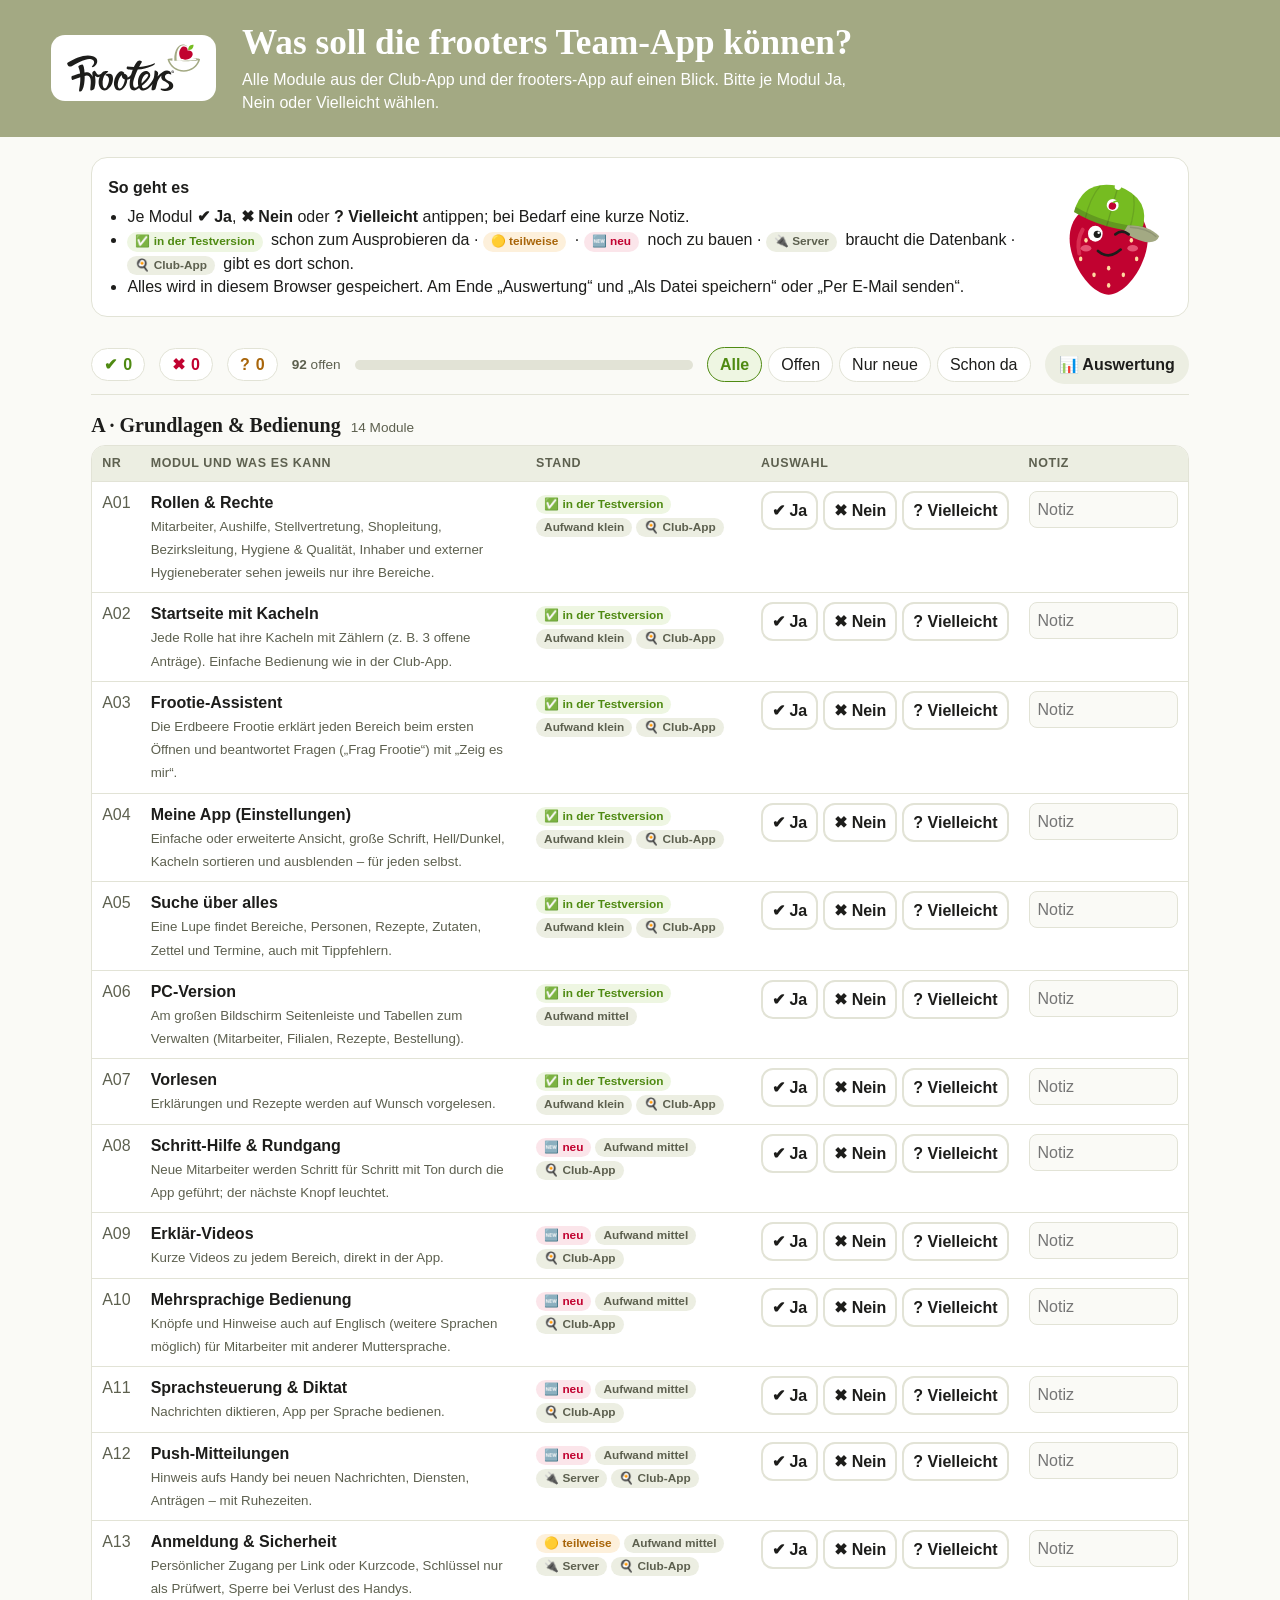
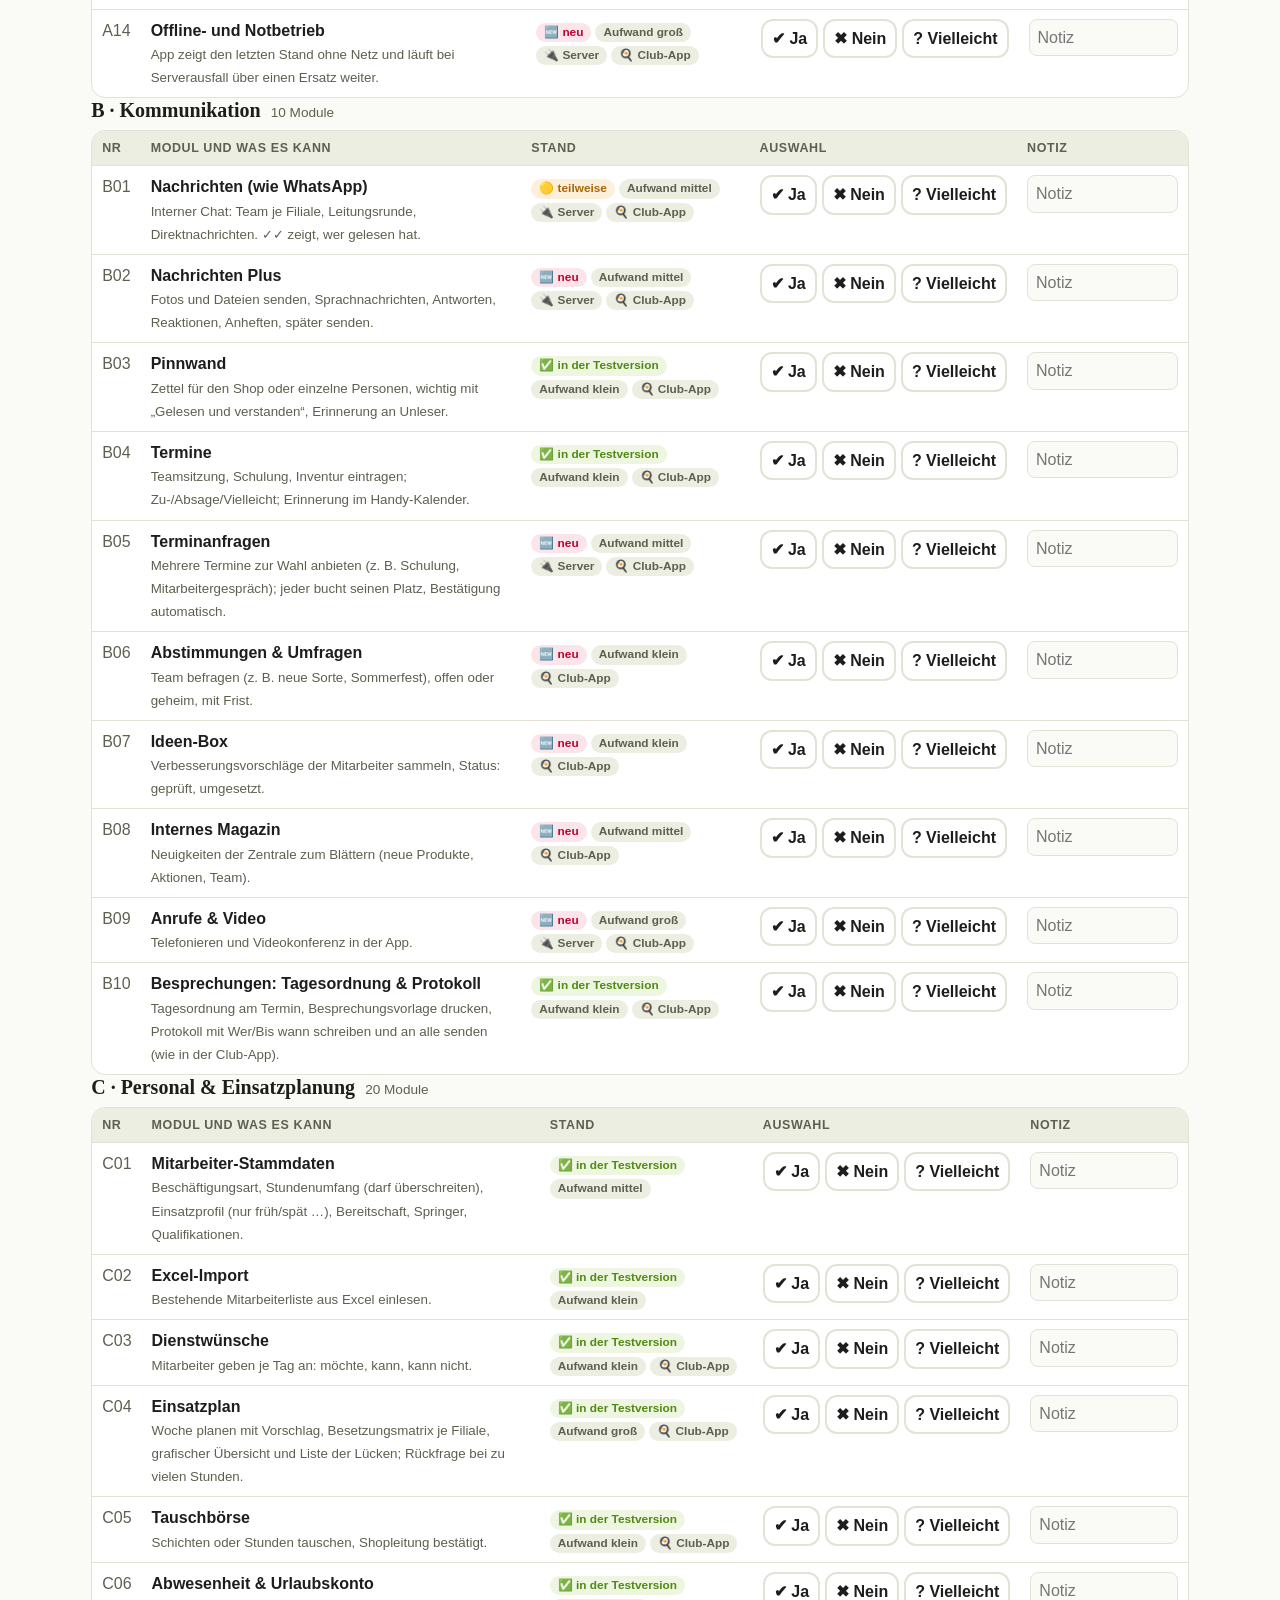
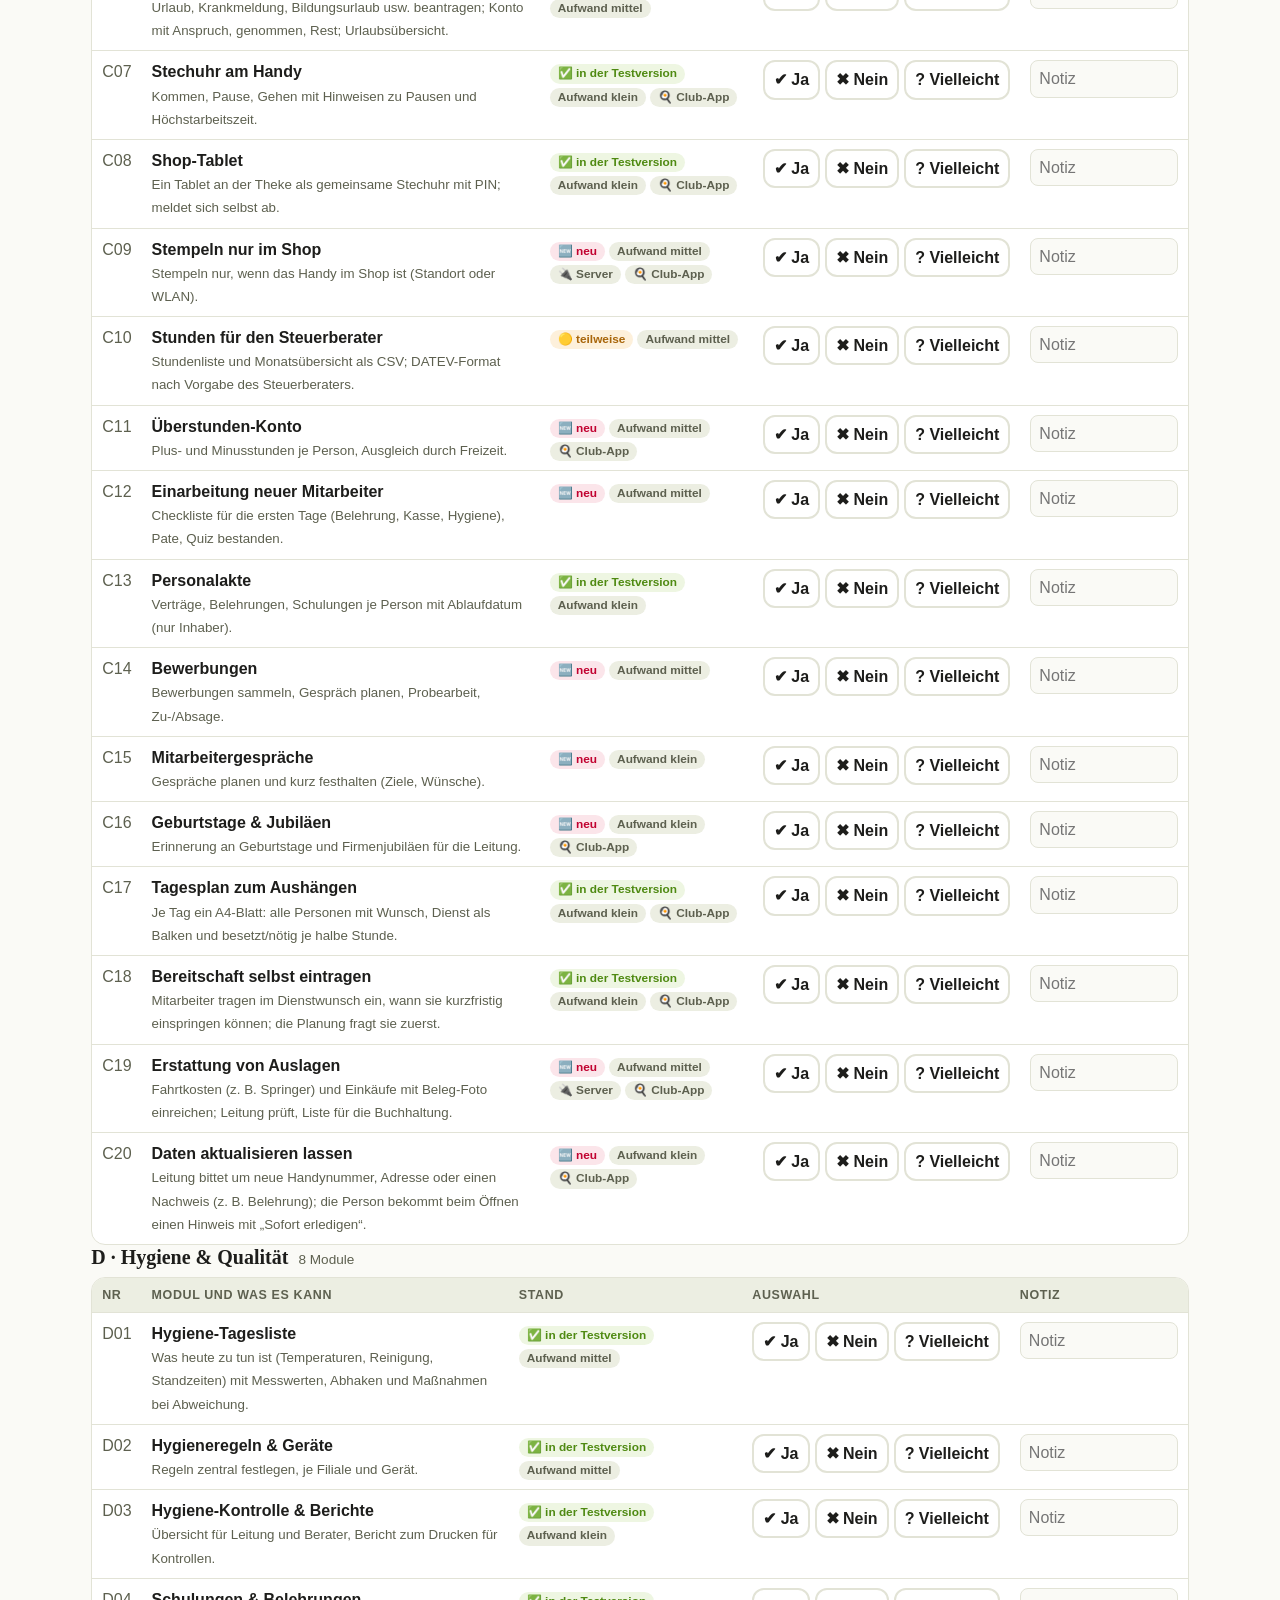
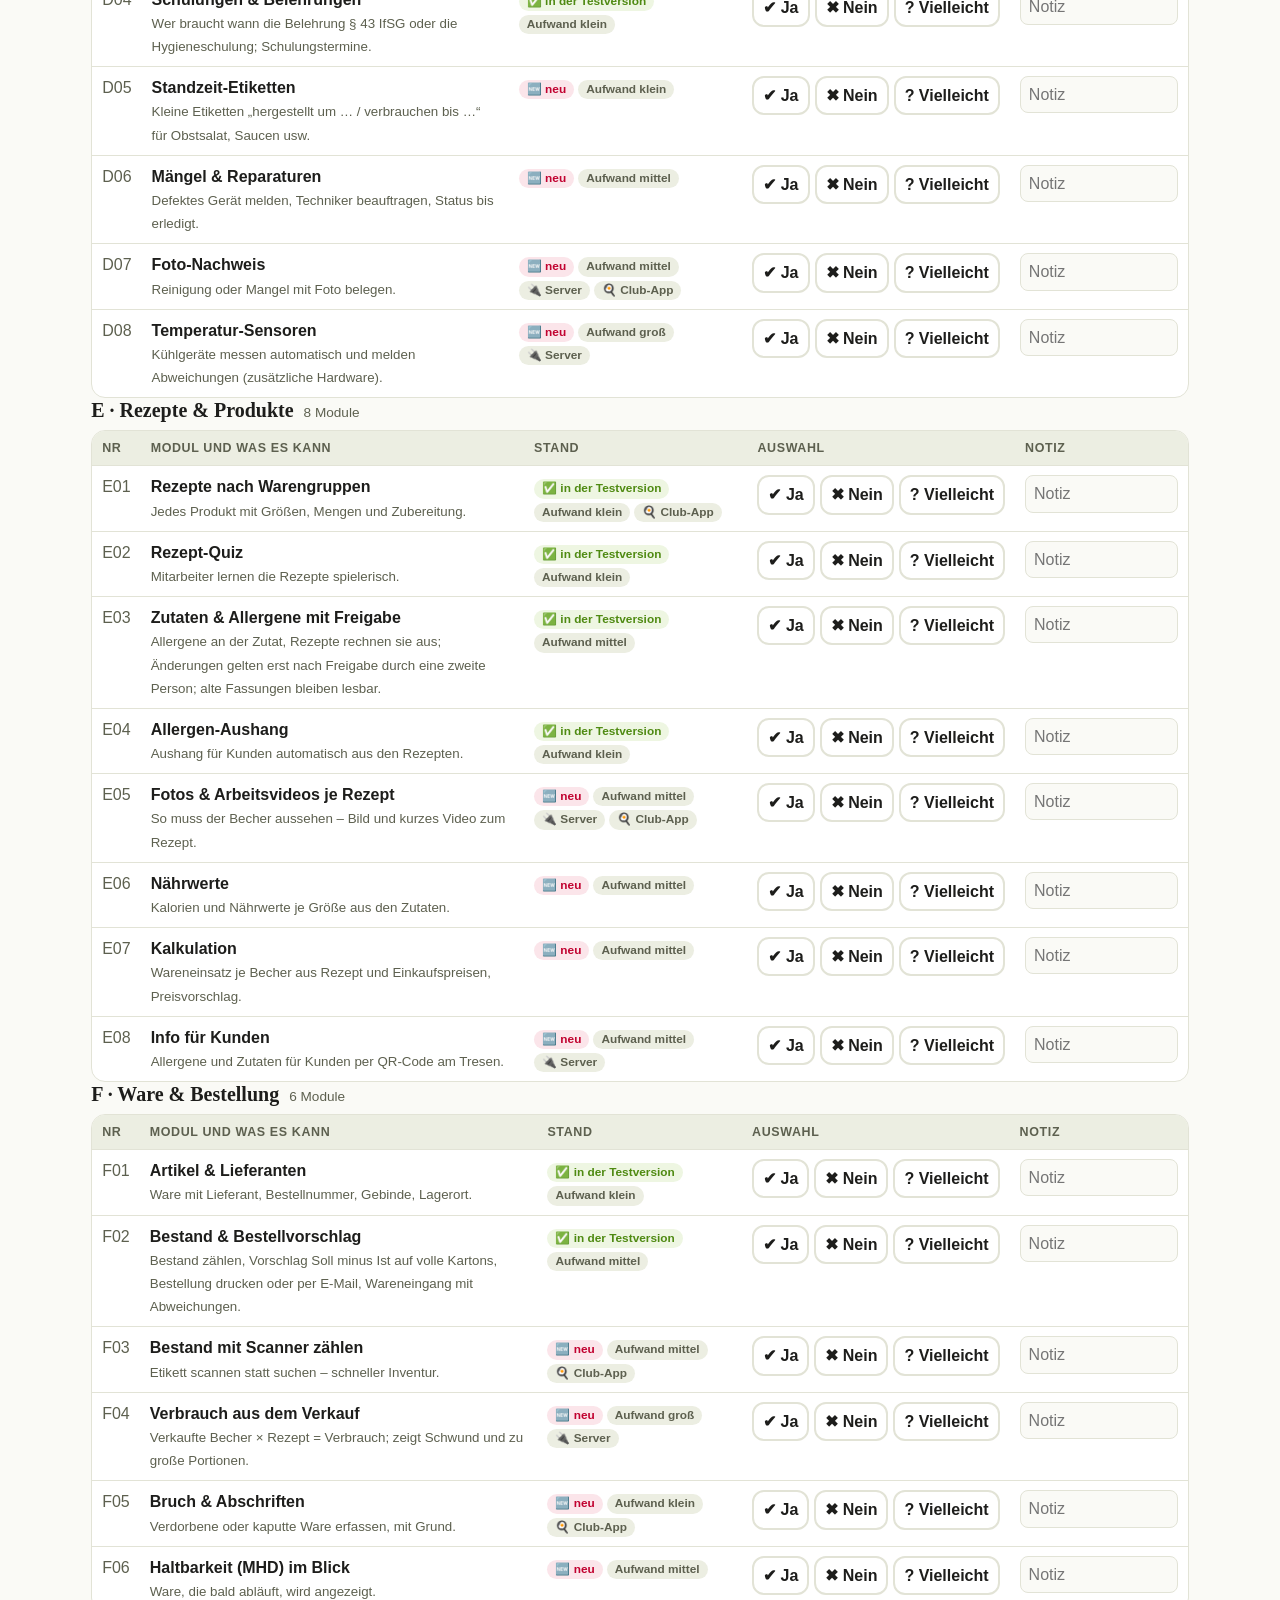
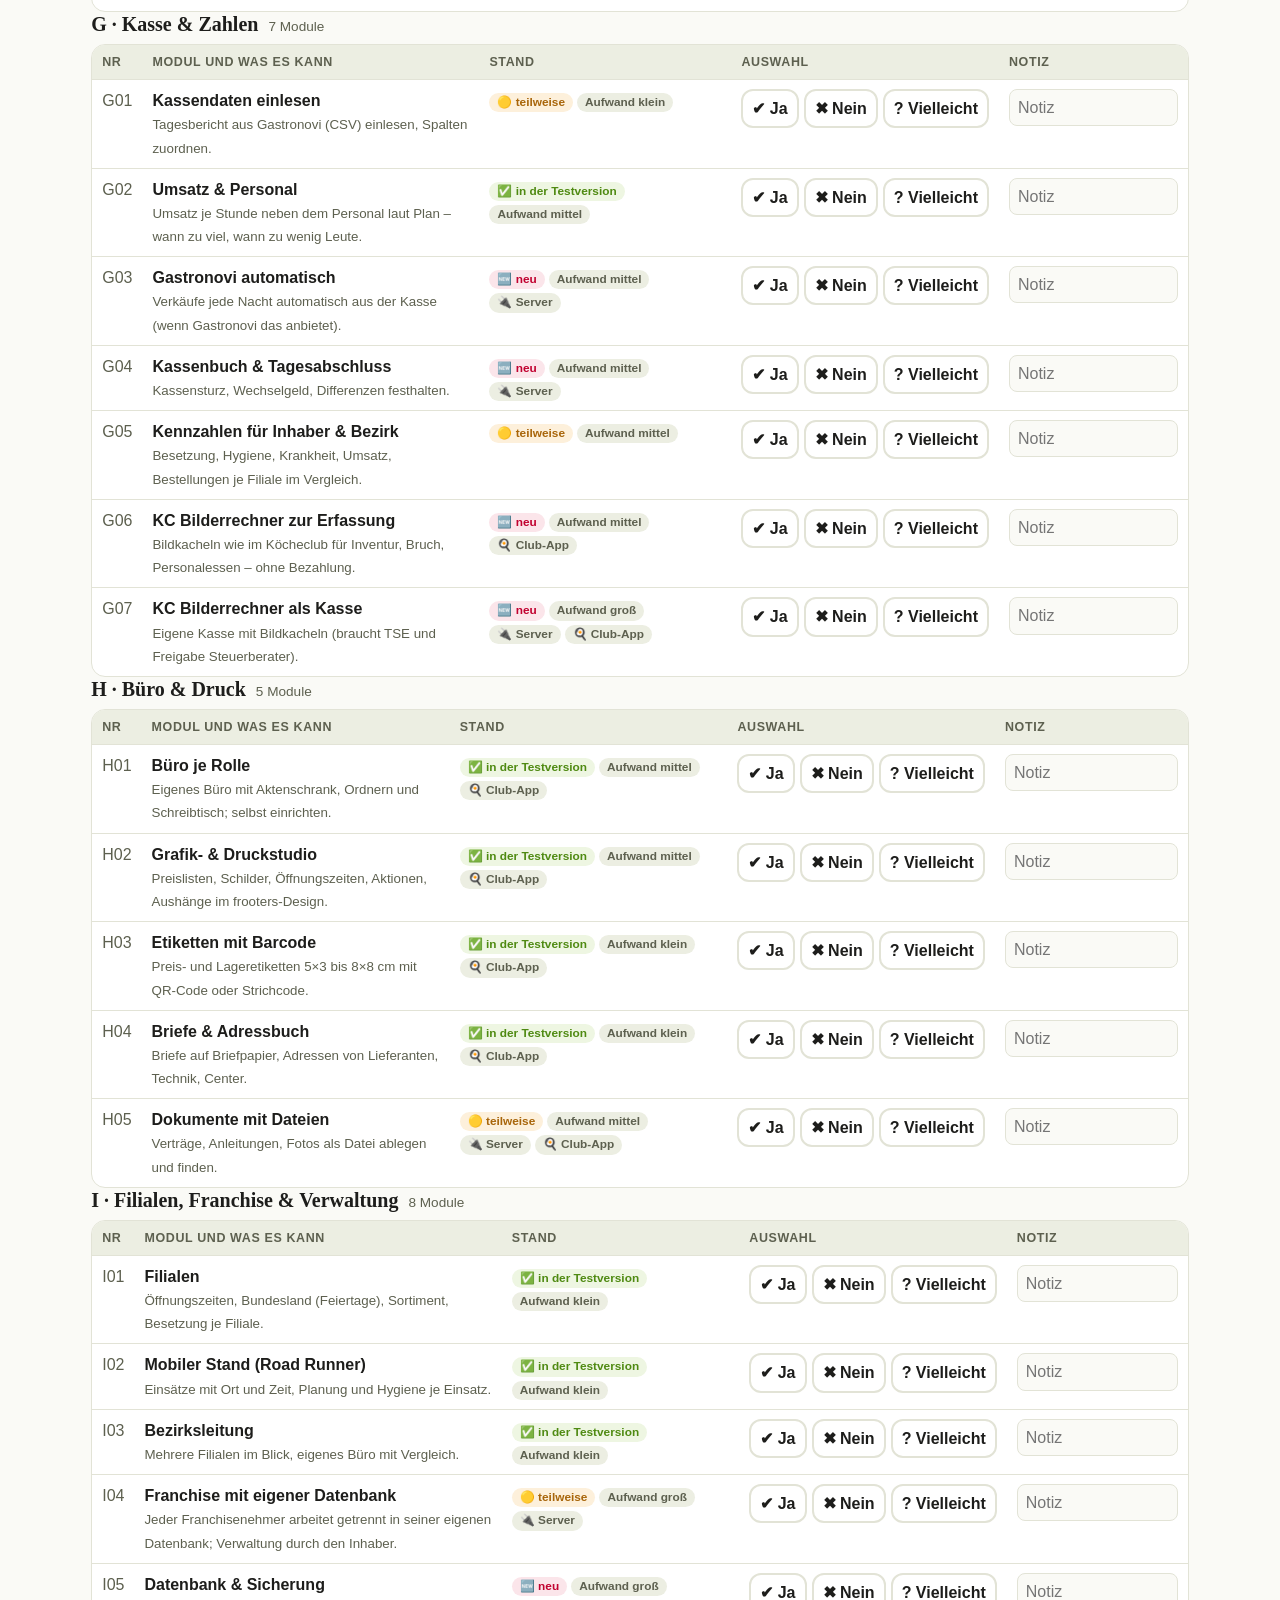
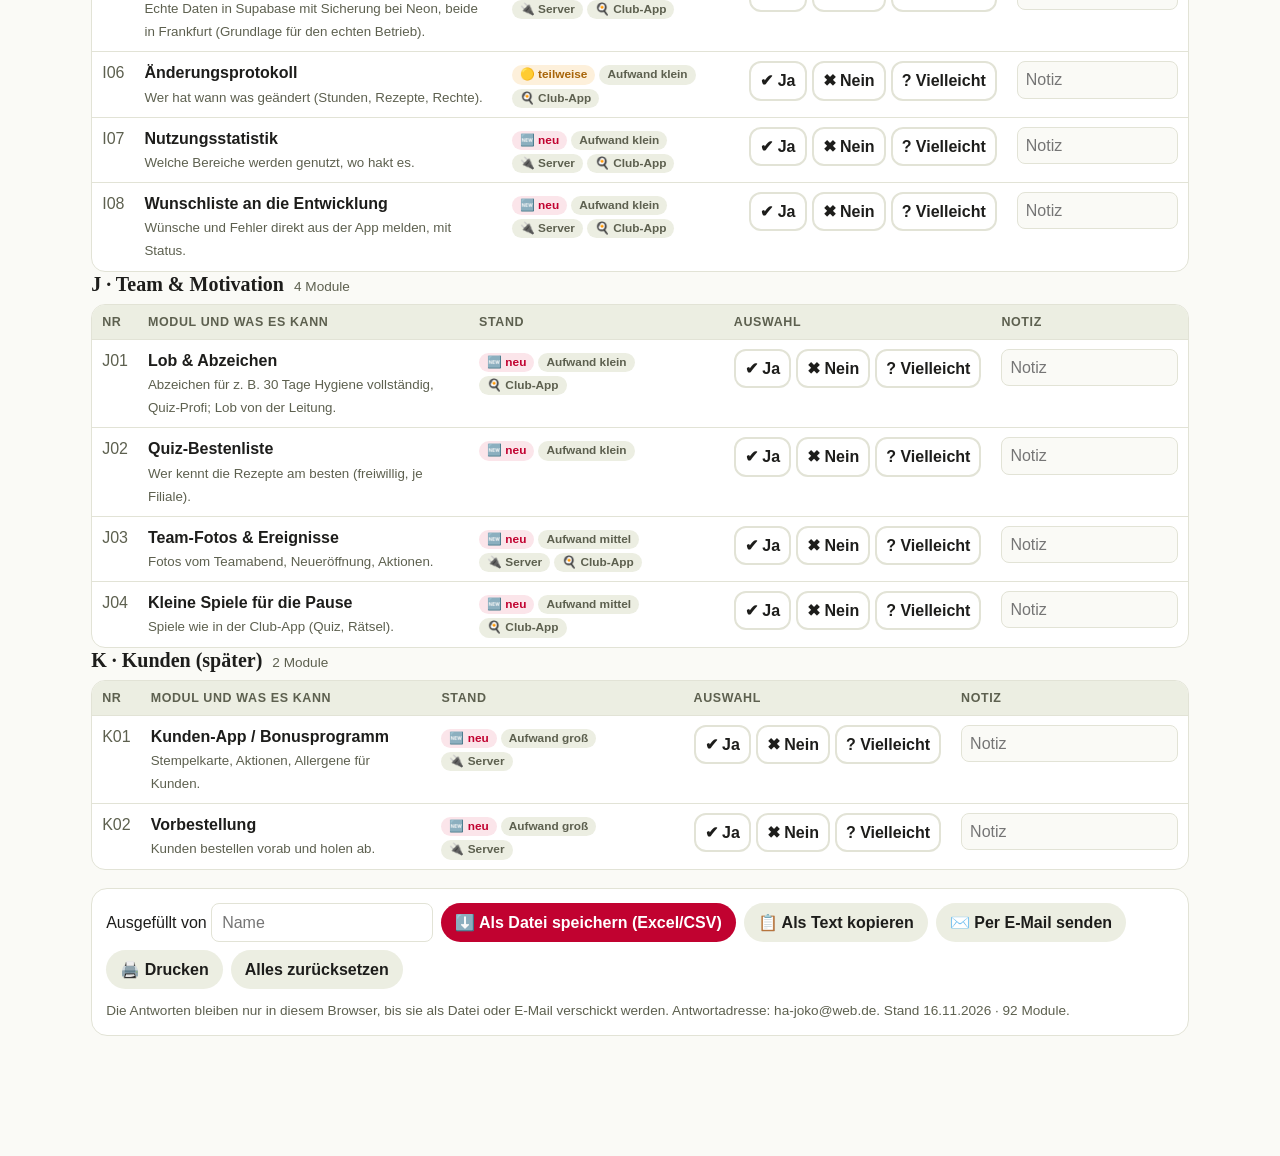
==== commit 503dee4e: "Testversion 0.18.0: Neues aus der Club-App, Modulauswahl ergänzt Co-Authored-By: Claude Opus 5.5 <no" ====
--- a/auswahl.html
+++ b/auswahl.html
@@ -66,10 +66,10 @@
 <section class="fuss"><label>Ausgefüllt von <input id="wer" placeholder="Name" autocomplete="name"></label>
   <button class="knopf" id="b-csv">⬇️ Als Datei speichern (Excel/CSV)</button><button class="knopf zwei" id="b-text">📋 Als Text kopieren</button><button class="knopf zwei" id="b-mail">✉️ Per E-Mail senden</button><button class="knopf zwei" id="b-druck">🖨️ Drucken</button>
   <button class="knopf zwei" id="b-leeren">Alles zurücksetzen</button>
-  <p class="klein" style="flex-basis:100%;margin:4px 0 0">Die Antworten bleiben nur in diesem Browser, bis sie als Datei oder E-Mail verschickt werden. Antwortadresse: ha-joko@web.de. Stand 13.11.2026 · 87 Module.</p></section>
+  <p class="klein" style="flex-basis:100%;margin:4px 0 0">Die Antworten bleiben nur in diesem Browser, bis sie als Datei oder E-Mail verschickt werden. Antwortadresse: ha-joko@web.de. Stand 16.11.2026 · 92 Module.</p></section>
 </main>
 <script>
-const MODULE = [{"id": "A01", "g": "A", "gn": "Grundlagen & Bedienung", "t": "Rollen & Rechte", "x": "Mitarbeiter, Aushilfe, Stellvertretung, Shopleitung, Bezirksleitung, Hygiene & Qualität, Inhaber und externer Hygieneberater sehen jeweils nur ihre Bereiche.", "st": "da", "a": "S", "club": true, "server": false}, {"id": "A02", "g": "A", "gn": "Grundlagen & Bedienung", "t": "Startseite mit Kacheln", "x": "Jede Rolle hat ihre Kacheln mit Zählern (z. B. 3 offene Anträge). Einfache Bedienung wie in der Club-App.", "st": "da", "a": "S", "club": true, "server": false}, {"id": "A03", "g": "A", "gn": "Grundlagen & Bedienung", "t": "Frootie-Assistent", "x": "Die Erdbeere Frootie erklärt jeden Bereich beim ersten Öffnen und beantwortet Fragen („Frag Frootie“) mit „Zeig es mir“.", "st": "da", "a": "S", "club": true, "server": false}, {"id": "A04", "g": "A", "gn": "Grundlagen & Bedienung", "t": "Meine App (Einstellungen)", "x": "Einfache oder erweiterte Ansicht, große Schrift, Hell/Dunkel, Kacheln sortieren und ausblenden – für jeden selbst.", "st": "da", "a": "S", "club": true, "server": false}, {"id": "A05", "g": "A", "gn": "Grundlagen & Bedienung", "t": "Suche über alles", "x": "Eine Lupe findet Bereiche, Personen, Rezepte, Zutaten, Zettel und Termine, auch mit Tippfehlern.", "st": "da", "a": "S", "club": true, "server": false}, {"id": "A06", "g": "A", "gn": "Grundlagen & Bedienung", "t": "PC-Version", "x": "Am großen Bildschirm Seitenleiste und Tabellen zum Verwalten (Mitarbeiter, Filialen, Rezepte, Bestellung).", "st": "da", "a": "M", "club": false, "server": false}, {"id": "A07", "g": "A", "gn": "Grundlagen & Bedienung", "t": "Vorlesen", "x": "Erklärungen und Rezepte werden auf Wunsch vorgelesen.", "st": "da", "a": "S", "club": true, "server": false}, {"id": "A08", "g": "A", "gn": "Grundlagen & Bedienung", "t": "Schritt-Hilfe & Rundgang", "x": "Neue Mitarbeiter werden Schritt für Schritt mit Ton durch die App geführt; der nächste Knopf leuchtet.", "st": "neu", "a": "M", "club": true, "server": false}, {"id": "A09", "g": "A", "gn": "Grundlagen & Bedienung", "t": "Erklär-Videos", "x": "Kurze Videos zu jedem Bereich, direkt in der App.", "st": "neu", "a": "M", "club": true, "server": false}, {"id": "A10", "g": "A", "gn": "Grundlagen & Bedienung", "t": "Mehrsprachige Bedienung", "x": "Knöpfe und Hinweise auch auf Englisch (weitere Sprachen möglich) für Mitarbeiter mit anderer Muttersprache.", "st": "neu", "a": "M", "club": true, "server": false}, {"id": "A11", "g": "A", "gn": "Grundlagen & Bedienung", "t": "Sprachsteuerung & Diktat", "x": "Nachrichten diktieren, App per Sprache bedienen.", "st": "neu", "a": "M", "club": true, "server": false}, {"id": "A12", "g": "A", "gn": "Grundlagen & Bedienung", "t": "Push-Mitteilungen", "x": "Hinweis aufs Handy bei neuen Nachrichten, Diensten, Anträgen – mit Ruhezeiten.", "st": "neu", "a": "M", "club": true, "server": true}, {"id": "A13", "g": "A", "gn": "Grundlagen & Bedienung", "t": "Anmeldung & Sicherheit", "x": "Persönlicher Zugang per Link oder Kurzcode, Schlüssel nur als Prüfwert, Sperre bei Verlust des Handys.", "st": "teil", "a": "M", "club": true, "server": true}, {"id": "A14", "g": "A", "gn": "Grundlagen & Bedienung", "t": "Offline- und Notbetrieb", "x": "App zeigt den letzten Stand ohne Netz und läuft bei Serverausfall über einen Ersatz weiter.", "st": "neu", "a": "L", "club": true, "server": true}, {"id": "B01", "g": "B", "gn": "Kommunikation", "t": "Nachrichten (wie WhatsApp)", "x": "Interner Chat: Team je Filiale, Leitungsrunde, Direktnachrichten. ✓✓ zeigt, wer gelesen hat.", "st": "teil", "a": "M", "club": true, "server": true}, {"id": "B02", "g": "B", "gn": "Kommunikation", "t": "Nachrichten Plus", "x": "Fotos und Dateien senden, Sprachnachrichten, Antworten, Reaktionen, Anheften, später senden.", "st": "neu", "a": "M", "club": true, "server": true}, {"id": "B03", "g": "B", "gn": "Kommunikation", "t": "Pinnwand", "x": "Zettel für den Shop oder einzelne Personen, wichtig mit „Gelesen und verstanden“, Erinnerung an Unleser.", "st": "da", "a": "S", "club": true, "server": false}, {"id": "B04", "g": "B", "gn": "Kommunikation", "t": "Termine", "x": "Teamsitzung, Schulung, Inventur eintragen; Zu-/Absage/Vielleicht; Erinnerung im Handy-Kalender.", "st": "da", "a": "S", "club": true, "server": false}, {"id": "B05", "g": "B", "gn": "Kommunikation", "t": "Terminanfragen", "x": "Mehrere Termine zur Wahl anbieten (z. B. Schulung, Mitarbeitergespräch); jeder bucht seinen Platz, Bestätigung automatisch.", "st": "neu", "a": "M", "club": true, "server": true}, {"id": "B06", "g": "B", "gn": "Kommunikation", "t": "Abstimmungen & Umfragen", "x": "Team befragen (z. B. neue Sorte, Sommerfest), offen oder geheim, mit Frist.", "st": "neu", "a": "S", "club": true, "server": false}, {"id": "B07", "g": "B", "gn": "Kommunikation", "t": "Ideen-Box", "x": "Verbesserungsvorschläge der Mitarbeiter sammeln, Status: geprüft, umgesetzt.", "st": "neu", "a": "S", "club": true, "server": false}, {"id": "B08", "g": "B", "gn": "Kommunikation", "t": "Internes Magazin", "x": "Neuigkeiten der Zentrale zum Blättern (neue Produkte, Aktionen, Team).", "st": "neu", "a": "M", "club": true, "server": false}, {"id": "B09", "g": "B", "gn": "Kommunikation", "t": "Anrufe & Video", "x": "Telefonieren und Videokonferenz in der App.", "st": "neu", "a": "L", "club": true, "server": true}, {"id": "C01", "g": "C", "gn": "Personal & Einsatzplanung", "t": "Mitarbeiter-Stammdaten", "x": "Beschäftigungsart, Stundenumfang (darf überschreiten), Einsatzprofil (nur früh/spät …), Bereitschaft, Springer, Qualifikationen.", "st": "da", "a": "M", "club": false, "server": false}, {"id": "C02", "g": "C", "gn": "Personal & Einsatzplanung", "t": "Excel-Import", "x": "Bestehende Mitarbeiterliste aus Excel einlesen.", "st": "da", "a": "S", "club": false, "server": false}, {"id": "C03", "g": "C", "gn": "Personal & Einsatzplanung", "t": "Dienstwünsche", "x": "Mitarbeiter geben je Tag an: möchte, kann, kann nicht.", "st": "da", "a": "S", "club": true, "server": false}, {"id": "C04", "g": "C", "gn": "Personal & Einsatzplanung", "t": "Einsatzplan", "x": "Woche planen mit Vorschlag, Besetzungsmatrix je Filiale, grafischer Übersicht und Liste der Lücken; Rückfrage bei zu vielen Stunden.", "st": "da", "a": "L", "club": true, "server": false}, {"id": "C05", "g": "C", "gn": "Personal & Einsatzplanung", "t": "Tauschbörse", "x": "Schichten oder Stunden tauschen, Shopleitung bestätigt.", "st": "da", "a": "S", "club": true, "server": false}, {"id": "C06", "g": "C", "gn": "Personal & Einsatzplanung", "t": "Abwesenheit & Urlaubskonto", "x": "Urlaub, Krankmeldung, Bildungsurlaub usw. beantragen; Konto mit Anspruch, genommen, Rest; Urlaubsübersicht.", "st": "da", "a": "M", "club": false, "server": false}, {"id": "C07", "g": "C", "gn": "Personal & Einsatzplanung", "t": "Stechuhr am Handy", "x": "Kommen, Pause, Gehen mit Hinweisen zu Pausen und Höchstarbeitszeit.", "st": "da", "a": "S", "club": true, "server": false}, {"id": "C08", "g": "C", "gn": "Personal & Einsatzplanung", "t": "Shop-Tablet", "x": "Ein Tablet an der Theke als gemeinsame Stechuhr mit PIN; meldet sich selbst ab.", "st": "da", "a": "S", "club": true, "server": false}, {"id": "C09", "g": "C", "gn": "Personal & Einsatzplanung", "t": "Stempeln nur im Shop", "x": "Stempeln nur, wenn das Handy im Shop ist (Standort oder WLAN).", "st": "neu", "a": "M", "club": true, "server": true}, {"id": "C10", "g": "C", "gn": "Personal & Einsatzplanung", "t": "Stunden für den Steuerberater", "x": "Stundenliste und Monatsübersicht als CSV; DATEV-Format nach Vorgabe des Steuerberaters.", "st": "teil", "a": "M", "club": false, "server": false}, {"id": "C11", "g": "C", "gn": "Personal & Einsatzplanung", "t": "Überstunden-Konto", "x": "Plus- und Minusstunden je Person, Ausgleich durch Freizeit.", "st": "neu", "a": "M", "club": true, "server": false}, {"id": "C12", "g": "C", "gn": "Personal & Einsatzplanung", "t": "Einarbeitung neuer Mitarbeiter", "x": "Checkliste für die ersten Tage (Belehrung, Kasse, Hygiene), Pate, Quiz bestanden.", "st": "neu", "a": "M", "club": false, "server": false}, {"id": "C13", "g": "C", "gn": "Personal & Einsatzplanung", "t": "Personalakte", "x": "Verträge, Belehrungen, Schulungen je Person mit Ablaufdatum (nur Inhaber).", "st": "da", "a": "S", "club": false, "server": false}, {"id": "C14", "g": "C", "gn": "Personal & Einsatzplanung", "t": "Bewerbungen", "x": "Bewerbungen sammeln, Gespräch planen, Probearbeit, Zu-/Absage.", "st": "neu", "a": "M", "club": false, "server": false}, {"id": "C15", "g": "C", "gn": "Personal & Einsatzplanung", "t": "Mitarbeitergespräche", "x": "Gespräche planen und kurz festhalten (Ziele, Wünsche).", "st": "neu", "a": "S", "club": false, "server": false}, {"id": "C16", "g": "C", "gn": "Personal & Einsatzplanung", "t": "Geburtstage & Jubiläen", "x": "Erinnerung an Geburtstage und Firmenjubiläen für die Leitung.", "st": "neu", "a": "S", "club": true, "server": false}, {"id": "D01", "g": "D", "gn": "Hygiene & Qualität", "t": "Hygiene-Tagesliste", "x": "Was heute zu tun ist (Temperaturen, Reinigung, Standzeiten) mit Messwerten, Abhaken und Maßnahmen bei Abweichung.", "st": "da", "a": "M", "club": false, "server": false}, {"id": "D02", "g": "D", "gn": "Hygiene & Qualität", "t": "Hygieneregeln & Geräte", "x": "Regeln zentral festlegen, je Filiale und Gerät.", "st": "da", "a": "M", "club": false, "server": false}, {"id": "D03", "g": "D", "gn": "Hygiene & Qualität", "t": "Hygiene-Kontrolle & Berichte", "x": "Übersicht für Leitung und Berater, Bericht zum Drucken für Kontrollen.", "st": "da", "a": "S", "club": false, "server": false}, {"id": "D04", "g": "D", "gn": "Hygiene & Qualität", "t": "Schulungen & Belehrungen", "x": "Wer braucht wann die Belehrung § 43 IfSG oder die Hygieneschulung; Schulungstermine.", "st": "da", "a": "S", "club": false, "server": false}, {"id": "D05", "g": "D", "gn": "Hygiene & Qualität", "t": "Standzeit-Etiketten", "x": "Kleine Etiketten „hergestellt um … / verbrauchen bis …“ für Obstsalat, Saucen usw.", "st": "neu", "a": "S", "club": false, "server": false}, {"id": "D06", "g": "D", "gn": "Hygiene & Qualität", "t": "Mängel & Reparaturen", "x": "Defektes Gerät melden, Techniker beauftragen, Status bis erledigt.", "st": "neu", "a": "M", "club": false, "server": false}, {"id": "D07", "g": "D", "gn": "Hygiene & Qualität", "t": "Foto-Nachweis", "x": "Reinigung oder Mangel mit Foto belegen.", "st": "neu", "a": "M", "club": true, "server": true}, {"id": "D08", "g": "D", "gn": "Hygiene & Qualität", "t": "Temperatur-Sensoren", "x": "Kühlgeräte messen automatisch und melden Abweichungen (zusätzliche Hardware).", "st": "neu", "a": "L", "club": false, "server": true}, {"id": "E01", "g": "E", "gn": "Rezepte & Produkte", "t": "Rezepte nach Warengruppen", "x": "Jedes Produkt mit Größen, Mengen und Zubereitung.", "st": "da", "a": "S", "club": true, "server": false}, {"id": "E02", "g": "E", "gn": "Rezepte & Produkte", "t": "Rezept-Quiz", "x": "Mitarbeiter lernen die Rezepte spielerisch.", "st": "da", "a": "S", "club": false, "server": false}, {"id": "E03", "g": "E", "gn": "Rezepte & Produkte", "t": "Zutaten & Allergene mit Freigabe", "x": "Allergene an der Zutat, Rezepte rechnen sie aus; Änderungen gelten erst nach Freigabe durch eine zweite Person; alte Fassungen bleiben lesbar.", "st": "da", "a": "M", "club": false, "server": false}, {"id": "E04", "g": "E", "gn": "Rezepte & Produkte", "t": "Allergen-Aushang", "x": "Aushang für Kunden automatisch aus den Rezepten.", "st": "da", "a": "S", "club": false, "server": false}, {"id": "E05", "g": "E", "gn": "Rezepte & Produkte", "t": "Fotos & Arbeitsvideos je Rezept", "x": "So muss der Becher aussehen – Bild und kurzes Video zum Rezept.", "st": "neu", "a": "M", "club": true, "server": true}, {"id": "E06", "g": "E", "gn": "Rezepte & Produkte", "t": "Nährwerte", "x": "Kalorien und Nährwerte je Größe aus den Zutaten.", "st": "neu", "a": "M", "club": false, "server": false}, {"id": "E07", "g": "E", "gn": "Rezepte & Produkte", "t": "Kalkulation", "x": "Wareneinsatz je Becher aus Rezept und Einkaufspreisen, Preisvorschlag.", "st": "neu", "a": "M", "club": false, "server": false}, {"id": "E08", "g": "E", "gn": "Rezepte & Produkte", "t": "Info für Kunden", "x": "Allergene und Zutaten für Kunden per QR-Code am Tresen.", "st": "neu", "a": "M", "club": false, "server": true}, {"id": "F01", "g": "F", "gn": "Ware & Bestellung", "t": "Artikel & Lieferanten", "x": "Ware mit Lieferant, Bestellnummer, Gebinde, Lagerort.", "st": "da", "a": "S", "club": false, "server": false}, {"id": "F02", "g": "F", "gn": "Ware & Bestellung", "t": "Bestand & Bestellvorschlag", "x": "Bestand zählen, Vorschlag Soll minus Ist auf volle Kartons, Bestellung drucken oder per E-Mail, Wareneingang mit Abweichungen.", "st": "da", "a": "M", "club": false, "server": false}, {"id": "F03", "g": "F", "gn": "Ware & Bestellung", "t": "Bestand mit Scanner zählen", "x": "Etikett scannen statt suchen – schneller Inventur.", "st": "neu", "a": "M", "club": true, "server": false}, {"id": "F04", "g": "F", "gn": "Ware & Bestellung", "t": "Verbrauch aus dem Verkauf", "x": "Verkaufte Becher × Rezept = Verbrauch; zeigt Schwund und zu große Portionen.", "st": "neu", "a": "L", "club": false, "server": true}, {"id": "F05", "g": "F", "gn": "Ware & Bestellung", "t": "Bruch & Abschriften", "x": "Verdorbene oder kaputte Ware erfassen, mit Grund.", "st": "neu", "a": "S", "club": true, "server": false}, {"id": "F06", "g": "F", "gn": "Ware & Bestellung", "t": "Haltbarkeit (MHD) im Blick", "x": "Ware, die bald abläuft, wird angezeigt.", "st": "neu", "a": "M", "club": false, "server": false}, {"id": "G01", "g": "G", "gn": "Kasse & Zahlen", "t": "Kassendaten einlesen", "x": "Tagesbericht aus Gastronovi (CSV) einlesen, Spalten zuordnen.", "st": "teil", "a": "S", "club": false, "server": false}, {"id": "G02", "g": "G", "gn": "Kasse & Zahlen", "t": "Umsatz & Personal", "x": "Umsatz je Stunde neben dem Personal laut Plan – wann zu viel, wann zu wenig Leute.", "st": "da", "a": "M", "club": false, "server": false}, {"id": "G03", "g": "G", "gn": "Kasse & Zahlen", "t": "Gastronovi automatisch", "x": "Verkäufe jede Nacht automatisch aus der Kasse (wenn Gastronovi das anbietet).", "st": "neu", "a": "M", "club": false, "server": true}, {"id": "G04", "g": "G", "gn": "Kasse & Zahlen", "t": "Kassenbuch & Tagesabschluss", "x": "Kassensturz, Wechselgeld, Differenzen festhalten.", "st": "neu", "a": "M", "club": false, "server": true}, {"id": "G05", "g": "G", "gn": "Kasse & Zahlen", "t": "Kennzahlen für Inhaber & Bezirk", "x": "Besetzung, Hygiene, Krankheit, Umsatz, Bestellungen je Filiale im Vergleich.", "st": "teil", "a": "M", "club": false, "server": false}, {"id": "G06", "g": "G", "gn": "Kasse & Zahlen", "t": "KC Bilderrechner zur Erfassung", "x": "Bildkacheln wie im Köcheclub für Inventur, Bruch, Personalessen – ohne Bezahlung.", "st": "neu", "a": "M", "club": true, "server": false}, {"id": "G07", "g": "G", "gn": "Kasse & Zahlen", "t": "KC Bilderrechner als Kasse", "x": "Eigene Kasse mit Bildkacheln (braucht TSE und Freigabe Steuerberater).", "st": "neu", "a": "L", "club": true, "server": true}, {"id": "H01", "g": "H", "gn": "Büro & Druck", "t": "Büro je Rolle", "x": "Eigenes Büro mit Aktenschrank, Ordnern und Schreibtisch; selbst einrichten.", "st": "da", "a": "M", "club": true, "server": false}, {"id": "H02", "g": "H", "gn": "Büro & Druck", "t": "Grafik- & Druckstudio", "x": "Preislisten, Schilder, Öffnungszeiten, Aktionen, Aushänge im frooters-Design.", "st": "da", "a": "M", "club": true, "server": false}, {"id": "H03", "g": "H", "gn": "Büro & Druck", "t": "Etiketten mit Barcode", "x": "Preis- und Lageretiketten 5×3 bis 8×8 cm mit QR-Code oder Strichcode.", "st": "da", "a": "S", "club": true, "server": false}, {"id": "H04", "g": "H", "gn": "Büro & Druck", "t": "Briefe & Adressbuch", "x": "Briefe auf Briefpapier, Adressen von Lieferanten, Technik, Center.", "st": "da", "a": "S", "club": true, "server": false}, {"id": "H05", "g": "H", "gn": "Büro & Druck", "t": "Dokumente mit Dateien", "x": "Verträge, Anleitungen, Fotos als Datei ablegen und finden.", "st": "teil", "a": "M", "club": true, "server": true}, {"id": "I01", "g": "I", "gn": "Filialen, Franchise & Verwaltung", "t": "Filialen", "x": "Öffnungszeiten, Bundesland (Feiertage), Sortiment, Besetzung je Filiale.", "st": "da", "a": "S", "club": false, "server": false}, {"id": "I02", "g": "I", "gn": "Filialen, Franchise & Verwaltung", "t": "Mobiler Stand (Road Runner)", "x": "Einsätze mit Ort und Zeit, Planung und Hygiene je Einsatz.", "st": "da", "a": "S", "club": false, "server": false}, {"id": "I03", "g": "I", "gn": "Filialen, Franchise & Verwaltung", "t": "Bezirksleitung", "x": "Mehrere Filialen im Blick, eigenes Büro mit Vergleich.", "st": "da", "a": "S", "club": false, "server": false}, {"id": "I04", "g": "I", "gn": "Filialen, Franchise & Verwaltung", "t": "Franchise mit eigener Datenbank", "x": "Jeder Franchisenehmer arbeitet getrennt in seiner eigenen Datenbank; Verwaltung durch den Inhaber.", "st": "teil", "a": "L", "club": false, "server": true}, {"id": "I05", "g": "I", "gn": "Filialen, Franchise & Verwaltung", "t": "Datenbank & Sicherung", "x": "Echte Daten in Supabase mit Sicherung bei Neon, beide in Frankfurt (Grundlage für den echten Betrieb).", "st": "neu", "a": "L", "club": true, "server": true}, {"id": "I06", "g": "I", "gn": "Filialen, Franchise & Verwaltung", "t": "Änderungsprotokoll", "x": "Wer hat wann was geändert (Stunden, Rezepte, Rechte).", "st": "teil", "a": "S", "club": true, "server": false}, {"id": "I07", "g": "I", "gn": "Filialen, Franchise & Verwaltung", "t": "Nutzungsstatistik", "x": "Welche Bereiche werden genutzt, wo hakt es.", "st": "neu", "a": "S", "club": true, "server": true}, {"id": "I08", "g": "I", "gn": "Filialen, Franchise & Verwaltung", "t": "Wunschliste an die Entwicklung", "x": "Wünsche und Fehler direkt aus der App melden, mit Status.", "st": "neu", "a": "S", "club": true, "server": true}, {"id": "J01", "g": "J", "gn": "Team & Motivation", "t": "Lob & Abzeichen", "x": "Abzeichen für z. B. 30 Tage Hygiene vollständig, Quiz-Profi; Lob von der Leitung.", "st": "neu", "a": "S", "club": true, "server": false}, {"id": "J02", "g": "J", "gn": "Team & Motivation", "t": "Quiz-Bestenliste", "x": "Wer kennt die Rezepte am besten (freiwillig, je Filiale).", "st": "neu", "a": "S", "club": false, "server": false}, {"id": "J03", "g": "J", "gn": "Team & Motivation", "t": "Team-Fotos & Ereignisse", "x": "Fotos vom Teamabend, Neueröffnung, Aktionen.", "st": "neu", "a": "M", "club": true, "server": true}, {"id": "J04", "g": "J", "gn": "Team & Motivation", "t": "Kleine Spiele für die Pause", "x": "Spiele wie in der Club-App (Quiz, Rätsel).", "st": "neu", "a": "M", "club": true, "server": false}, {"id": "K01", "g": "K", "gn": "Kunden (später)", "t": "Kunden-App / Bonusprogramm", "x": "Stempelkarte, Aktionen, Allergene für Kunden.", "st": "neu", "a": "L", "club": false, "server": true}, {"id": "K02", "g": "K", "gn": "Kunden (später)", "t": "Vorbestellung", "x": "Kunden bestellen vorab und holen ab.", "st": "neu", "a": "L", "club": false, "server": true}];
+const MODULE = [{"id": "A01", "g": "A", "gn": "Grundlagen & Bedienung", "t": "Rollen & Rechte", "x": "Mitarbeiter, Aushilfe, Stellvertretung, Shopleitung, Bezirksleitung, Hygiene & Qualität, Inhaber und externer Hygieneberater sehen jeweils nur ihre Bereiche.", "st": "da", "a": "S", "club": true, "server": false}, {"id": "A02", "g": "A", "gn": "Grundlagen & Bedienung", "t": "Startseite mit Kacheln", "x": "Jede Rolle hat ihre Kacheln mit Zählern (z. B. 3 offene Anträge). Einfache Bedienung wie in der Club-App.", "st": "da", "a": "S", "club": true, "server": false}, {"id": "A03", "g": "A", "gn": "Grundlagen & Bedienung", "t": "Frootie-Assistent", "x": "Die Erdbeere Frootie erklärt jeden Bereich beim ersten Öffnen und beantwortet Fragen („Frag Frootie“) mit „Zeig es mir“.", "st": "da", "a": "S", "club": true, "server": false}, {"id": "A04", "g": "A", "gn": "Grundlagen & Bedienung", "t": "Meine App (Einstellungen)", "x": "Einfache oder erweiterte Ansicht, große Schrift, Hell/Dunkel, Kacheln sortieren und ausblenden – für jeden selbst.", "st": "da", "a": "S", "club": true, "server": false}, {"id": "A05", "g": "A", "gn": "Grundlagen & Bedienung", "t": "Suche über alles", "x": "Eine Lupe findet Bereiche, Personen, Rezepte, Zutaten, Zettel und Termine, auch mit Tippfehlern.", "st": "da", "a": "S", "club": true, "server": false}, {"id": "A06", "g": "A", "gn": "Grundlagen & Bedienung", "t": "PC-Version", "x": "Am großen Bildschirm Seitenleiste und Tabellen zum Verwalten (Mitarbeiter, Filialen, Rezepte, Bestellung).", "st": "da", "a": "M", "club": false, "server": false}, {"id": "A07", "g": "A", "gn": "Grundlagen & Bedienung", "t": "Vorlesen", "x": "Erklärungen und Rezepte werden auf Wunsch vorgelesen.", "st": "da", "a": "S", "club": true, "server": false}, {"id": "A08", "g": "A", "gn": "Grundlagen & Bedienung", "t": "Schritt-Hilfe & Rundgang", "x": "Neue Mitarbeiter werden Schritt für Schritt mit Ton durch die App geführt; der nächste Knopf leuchtet.", "st": "neu", "a": "M", "club": true, "server": false}, {"id": "A09", "g": "A", "gn": "Grundlagen & Bedienung", "t": "Erklär-Videos", "x": "Kurze Videos zu jedem Bereich, direkt in der App.", "st": "neu", "a": "M", "club": true, "server": false}, {"id": "A10", "g": "A", "gn": "Grundlagen & Bedienung", "t": "Mehrsprachige Bedienung", "x": "Knöpfe und Hinweise auch auf Englisch (weitere Sprachen möglich) für Mitarbeiter mit anderer Muttersprache.", "st": "neu", "a": "M", "club": true, "server": false}, {"id": "A11", "g": "A", "gn": "Grundlagen & Bedienung", "t": "Sprachsteuerung & Diktat", "x": "Nachrichten diktieren, App per Sprache bedienen.", "st": "neu", "a": "M", "club": true, "server": false}, {"id": "A12", "g": "A", "gn": "Grundlagen & Bedienung", "t": "Push-Mitteilungen", "x": "Hinweis aufs Handy bei neuen Nachrichten, Diensten, Anträgen – mit Ruhezeiten.", "st": "neu", "a": "M", "club": true, "server": true}, {"id": "A13", "g": "A", "gn": "Grundlagen & Bedienung", "t": "Anmeldung & Sicherheit", "x": "Persönlicher Zugang per Link oder Kurzcode, Schlüssel nur als Prüfwert, Sperre bei Verlust des Handys.", "st": "teil", "a": "M", "club": true, "server": true}, {"id": "A14", "g": "A", "gn": "Grundlagen & Bedienung", "t": "Offline- und Notbetrieb", "x": "App zeigt den letzten Stand ohne Netz und läuft bei Serverausfall über einen Ersatz weiter.", "st": "neu", "a": "L", "club": true, "server": true}, {"id": "B01", "g": "B", "gn": "Kommunikation", "t": "Nachrichten (wie WhatsApp)", "x": "Interner Chat: Team je Filiale, Leitungsrunde, Direktnachrichten. ✓✓ zeigt, wer gelesen hat.", "st": "teil", "a": "M", "club": true, "server": true}, {"id": "B02", "g": "B", "gn": "Kommunikation", "t": "Nachrichten Plus", "x": "Fotos und Dateien senden, Sprachnachrichten, Antworten, Reaktionen, Anheften, später senden.", "st": "neu", "a": "M", "club": true, "server": true}, {"id": "B03", "g": "B", "gn": "Kommunikation", "t": "Pinnwand", "x": "Zettel für den Shop oder einzelne Personen, wichtig mit „Gelesen und verstanden“, Erinnerung an Unleser.", "st": "da", "a": "S", "club": true, "server": false}, {"id": "B04", "g": "B", "gn": "Kommunikation", "t": "Termine", "x": "Teamsitzung, Schulung, Inventur eintragen; Zu-/Absage/Vielleicht; Erinnerung im Handy-Kalender.", "st": "da", "a": "S", "club": true, "server": false}, {"id": "B05", "g": "B", "gn": "Kommunikation", "t": "Terminanfragen", "x": "Mehrere Termine zur Wahl anbieten (z. B. Schulung, Mitarbeitergespräch); jeder bucht seinen Platz, Bestätigung automatisch.", "st": "neu", "a": "M", "club": true, "server": true}, {"id": "B06", "g": "B", "gn": "Kommunikation", "t": "Abstimmungen & Umfragen", "x": "Team befragen (z. B. neue Sorte, Sommerfest), offen oder geheim, mit Frist.", "st": "neu", "a": "S", "club": true, "server": false}, {"id": "B07", "g": "B", "gn": "Kommunikation", "t": "Ideen-Box", "x": "Verbesserungsvorschläge der Mitarbeiter sammeln, Status: geprüft, umgesetzt.", "st": "neu", "a": "S", "club": true, "server": false}, {"id": "B08", "g": "B", "gn": "Kommunikation", "t": "Internes Magazin", "x": "Neuigkeiten der Zentrale zum Blättern (neue Produkte, Aktionen, Team).", "st": "neu", "a": "M", "club": true, "server": false}, {"id": "B09", "g": "B", "gn": "Kommunikation", "t": "Anrufe & Video", "x": "Telefonieren und Videokonferenz in der App.", "st": "neu", "a": "L", "club": true, "server": true}, {"id": "B10", "g": "B", "gn": "Kommunikation", "t": "Besprechungen: Tagesordnung & Protokoll", "x": "Tagesordnung am Termin, Besprechungsvorlage drucken, Protokoll mit Wer/Bis wann schreiben und an alle senden (wie in der Club-App).", "st": "da", "a": "S", "club": true, "server": false}, {"id": "C01", "g": "C", "gn": "Personal & Einsatzplanung", "t": "Mitarbeiter-Stammdaten", "x": "Beschäftigungsart, Stundenumfang (darf überschreiten), Einsatzprofil (nur früh/spät …), Bereitschaft, Springer, Qualifikationen.", "st": "da", "a": "M", "club": false, "server": false}, {"id": "C02", "g": "C", "gn": "Personal & Einsatzplanung", "t": "Excel-Import", "x": "Bestehende Mitarbeiterliste aus Excel einlesen.", "st": "da", "a": "S", "club": false, "server": false}, {"id": "C03", "g": "C", "gn": "Personal & Einsatzplanung", "t": "Dienstwünsche", "x": "Mitarbeiter geben je Tag an: möchte, kann, kann nicht.", "st": "da", "a": "S", "club": true, "server": false}, {"id": "C04", "g": "C", "gn": "Personal & Einsatzplanung", "t": "Einsatzplan", "x": "Woche planen mit Vorschlag, Besetzungsmatrix je Filiale, grafischer Übersicht und Liste der Lücken; Rückfrage bei zu vielen Stunden.", "st": "da", "a": "L", "club": true, "server": false}, {"id": "C05", "g": "C", "gn": "Personal & Einsatzplanung", "t": "Tauschbörse", "x": "Schichten oder Stunden tauschen, Shopleitung bestätigt.", "st": "da", "a": "S", "club": true, "server": false}, {"id": "C06", "g": "C", "gn": "Personal & Einsatzplanung", "t": "Abwesenheit & Urlaubskonto", "x": "Urlaub, Krankmeldung, Bildungsurlaub usw. beantragen; Konto mit Anspruch, genommen, Rest; Urlaubsübersicht.", "st": "da", "a": "M", "club": false, "server": false}, {"id": "C07", "g": "C", "gn": "Personal & Einsatzplanung", "t": "Stechuhr am Handy", "x": "Kommen, Pause, Gehen mit Hinweisen zu Pausen und Höchstarbeitszeit.", "st": "da", "a": "S", "club": true, "server": false}, {"id": "C08", "g": "C", "gn": "Personal & Einsatzplanung", "t": "Shop-Tablet", "x": "Ein Tablet an der Theke als gemeinsame Stechuhr mit PIN; meldet sich selbst ab.", "st": "da", "a": "S", "club": true, "server": false}, {"id": "C09", "g": "C", "gn": "Personal & Einsatzplanung", "t": "Stempeln nur im Shop", "x": "Stempeln nur, wenn das Handy im Shop ist (Standort oder WLAN).", "st": "neu", "a": "M", "club": true, "server": true}, {"id": "C10", "g": "C", "gn": "Personal & Einsatzplanung", "t": "Stunden für den Steuerberater", "x": "Stundenliste und Monatsübersicht als CSV; DATEV-Format nach Vorgabe des Steuerberaters.", "st": "teil", "a": "M", "club": false, "server": false}, {"id": "C11", "g": "C", "gn": "Personal & Einsatzplanung", "t": "Überstunden-Konto", "x": "Plus- und Minusstunden je Person, Ausgleich durch Freizeit.", "st": "neu", "a": "M", "club": true, "server": false}, {"id": "C12", "g": "C", "gn": "Personal & Einsatzplanung", "t": "Einarbeitung neuer Mitarbeiter", "x": "Checkliste für die ersten Tage (Belehrung, Kasse, Hygiene), Pate, Quiz bestanden.", "st": "neu", "a": "M", "club": false, "server": false}, {"id": "C13", "g": "C", "gn": "Personal & Einsatzplanung", "t": "Personalakte", "x": "Verträge, Belehrungen, Schulungen je Person mit Ablaufdatum (nur Inhaber).", "st": "da", "a": "S", "club": false, "server": false}, {"id": "C14", "g": "C", "gn": "Personal & Einsatzplanung", "t": "Bewerbungen", "x": "Bewerbungen sammeln, Gespräch planen, Probearbeit, Zu-/Absage.", "st": "neu", "a": "M", "club": false, "server": false}, {"id": "C15", "g": "C", "gn": "Personal & Einsatzplanung", "t": "Mitarbeitergespräche", "x": "Gespräche planen und kurz festhalten (Ziele, Wünsche).", "st": "neu", "a": "S", "club": false, "server": false}, {"id": "C16", "g": "C", "gn": "Personal & Einsatzplanung", "t": "Geburtstage & Jubiläen", "x": "Erinnerung an Geburtstage und Firmenjubiläen für die Leitung.", "st": "neu", "a": "S", "club": true, "server": false}, {"id": "C17", "g": "C", "gn": "Personal & Einsatzplanung", "t": "Tagesplan zum Aushängen", "x": "Je Tag ein A4-Blatt: alle Personen mit Wunsch, Dienst als Balken und besetzt/nötig je halbe Stunde.", "st": "da", "a": "S", "club": true, "server": false}, {"id": "C18", "g": "C", "gn": "Personal & Einsatzplanung", "t": "Bereitschaft selbst eintragen", "x": "Mitarbeiter tragen im Dienstwunsch ein, wann sie kurzfristig einspringen können; die Planung fragt sie zuerst.", "st": "da", "a": "S", "club": true, "server": false}, {"id": "C19", "g": "C", "gn": "Personal & Einsatzplanung", "t": "Erstattung von Auslagen", "x": "Fahrtkosten (z. B. Springer) und Einkäufe mit Beleg-Foto einreichen; Leitung prüft, Liste für die Buchhaltung.", "st": "neu", "a": "M", "club": true, "server": true}, {"id": "C20", "g": "C", "gn": "Personal & Einsatzplanung", "t": "Daten aktualisieren lassen", "x": "Leitung bittet um neue Handynummer, Adresse oder einen Nachweis (z. B. Belehrung); die Person bekommt beim Öffnen einen Hinweis mit „Sofort erledigen“.", "st": "neu", "a": "S", "club": true, "server": false}, {"id": "D01", "g": "D", "gn": "Hygiene & Qualität", "t": "Hygiene-Tagesliste", "x": "Was heute zu tun ist (Temperaturen, Reinigung, Standzeiten) mit Messwerten, Abhaken und Maßnahmen bei Abweichung.", "st": "da", "a": "M", "club": false, "server": false}, {"id": "D02", "g": "D", "gn": "Hygiene & Qualität", "t": "Hygieneregeln & Geräte", "x": "Regeln zentral festlegen, je Filiale und Gerät.", "st": "da", "a": "M", "club": false, "server": false}, {"id": "D03", "g": "D", "gn": "Hygiene & Qualität", "t": "Hygiene-Kontrolle & Berichte", "x": "Übersicht für Leitung und Berater, Bericht zum Drucken für Kontrollen.", "st": "da", "a": "S", "club": false, "server": false}, {"id": "D04", "g": "D", "gn": "Hygiene & Qualität", "t": "Schulungen & Belehrungen", "x": "Wer braucht wann die Belehrung § 43 IfSG oder die Hygieneschulung; Schulungstermine.", "st": "da", "a": "S", "club": false, "server": false}, {"id": "D05", "g": "D", "gn": "Hygiene & Qualität", "t": "Standzeit-Etiketten", "x": "Kleine Etiketten „hergestellt um … / verbrauchen bis …“ für Obstsalat, Saucen usw.", "st": "neu", "a": "S", "club": false, "server": false}, {"id": "D06", "g": "D", "gn": "Hygiene & Qualität", "t": "Mängel & Reparaturen", "x": "Defektes Gerät melden, Techniker beauftragen, Status bis erledigt.", "st": "neu", "a": "M", "club": false, "server": false}, {"id": "D07", "g": "D", "gn": "Hygiene & Qualität", "t": "Foto-Nachweis", "x": "Reinigung oder Mangel mit Foto belegen.", "st": "neu", "a": "M", "club": true, "server": true}, {"id": "D08", "g": "D", "gn": "Hygiene & Qualität", "t": "Temperatur-Sensoren", "x": "Kühlgeräte messen automatisch und melden Abweichungen (zusätzliche Hardware).", "st": "neu", "a": "L", "club": false, "server": true}, {"id": "E01", "g": "E", "gn": "Rezepte & Produkte", "t": "Rezepte nach Warengruppen", "x": "Jedes Produkt mit Größen, Mengen und Zubereitung.", "st": "da", "a": "S", "club": true, "server": false}, {"id": "E02", "g": "E", "gn": "Rezepte & Produkte", "t": "Rezept-Quiz", "x": "Mitarbeiter lernen die Rezepte spielerisch.", "st": "da", "a": "S", "club": false, "server": false}, {"id": "E03", "g": "E", "gn": "Rezepte & Produkte", "t": "Zutaten & Allergene mit Freigabe", "x": "Allergene an der Zutat, Rezepte rechnen sie aus; Änderungen gelten erst nach Freigabe durch eine zweite Person; alte Fassungen bleiben lesbar.", "st": "da", "a": "M", "club": false, "server": false}, {"id": "E04", "g": "E", "gn": "Rezepte & Produkte", "t": "Allergen-Aushang", "x": "Aushang für Kunden automatisch aus den Rezepten.", "st": "da", "a": "S", "club": false, "server": false}, {"id": "E05", "g": "E", "gn": "Rezepte & Produkte", "t": "Fotos & Arbeitsvideos je Rezept", "x": "So muss der Becher aussehen – Bild und kurzes Video zum Rezept.", "st": "neu", "a": "M", "club": true, "server": true}, {"id": "E06", "g": "E", "gn": "Rezepte & Produkte", "t": "Nährwerte", "x": "Kalorien und Nährwerte je Größe aus den Zutaten.", "st": "neu", "a": "M", "club": false, "server": false}, {"id": "E07", "g": "E", "gn": "Rezepte & Produkte", "t": "Kalkulation", "x": "Wareneinsatz je Becher aus Rezept und Einkaufspreisen, Preisvorschlag.", "st": "neu", "a": "M", "club": false, "server": false}, {"id": "E08", "g": "E", "gn": "Rezepte & Produkte", "t": "Info für Kunden", "x": "Allergene und Zutaten für Kunden per QR-Code am Tresen.", "st": "neu", "a": "M", "club": false, "server": true}, {"id": "F01", "g": "F", "gn": "Ware & Bestellung", "t": "Artikel & Lieferanten", "x": "Ware mit Lieferant, Bestellnummer, Gebinde, Lagerort.", "st": "da", "a": "S", "club": false, "server": false}, {"id": "F02", "g": "F", "gn": "Ware & Bestellung", "t": "Bestand & Bestellvorschlag", "x": "Bestand zählen, Vorschlag Soll minus Ist auf volle Kartons, Bestellung drucken oder per E-Mail, Wareneingang mit Abweichungen.", "st": "da", "a": "M", "club": false, "server": false}, {"id": "F03", "g": "F", "gn": "Ware & Bestellung", "t": "Bestand mit Scanner zählen", "x": "Etikett scannen statt suchen – schneller Inventur.", "st": "neu", "a": "M", "club": true, "server": false}, {"id": "F04", "g": "F", "gn": "Ware & Bestellung", "t": "Verbrauch aus dem Verkauf", "x": "Verkaufte Becher × Rezept = Verbrauch; zeigt Schwund und zu große Portionen.", "st": "neu", "a": "L", "club": false, "server": true}, {"id": "F05", "g": "F", "gn": "Ware & Bestellung", "t": "Bruch & Abschriften", "x": "Verdorbene oder kaputte Ware erfassen, mit Grund.", "st": "neu", "a": "S", "club": true, "server": false}, {"id": "F06", "g": "F", "gn": "Ware & Bestellung", "t": "Haltbarkeit (MHD) im Blick", "x": "Ware, die bald abläuft, wird angezeigt.", "st": "neu", "a": "M", "club": false, "server": false}, {"id": "G01", "g": "G", "gn": "Kasse & Zahlen", "t": "Kassendaten einlesen", "x": "Tagesbericht aus Gastronovi (CSV) einlesen, Spalten zuordnen.", "st": "teil", "a": "S", "club": false, "server": false}, {"id": "G02", "g": "G", "gn": "Kasse & Zahlen", "t": "Umsatz & Personal", "x": "Umsatz je Stunde neben dem Personal laut Plan – wann zu viel, wann zu wenig Leute.", "st": "da", "a": "M", "club": false, "server": false}, {"id": "G03", "g": "G", "gn": "Kasse & Zahlen", "t": "Gastronovi automatisch", "x": "Verkäufe jede Nacht automatisch aus der Kasse (wenn Gastronovi das anbietet).", "st": "neu", "a": "M", "club": false, "server": true}, {"id": "G04", "g": "G", "gn": "Kasse & Zahlen", "t": "Kassenbuch & Tagesabschluss", "x": "Kassensturz, Wechselgeld, Differenzen festhalten.", "st": "neu", "a": "M", "club": false, "server": true}, {"id": "G05", "g": "G", "gn": "Kasse & Zahlen", "t": "Kennzahlen für Inhaber & Bezirk", "x": "Besetzung, Hygiene, Krankheit, Umsatz, Bestellungen je Filiale im Vergleich.", "st": "teil", "a": "M", "club": false, "server": false}, {"id": "G06", "g": "G", "gn": "Kasse & Zahlen", "t": "KC Bilderrechner zur Erfassung", "x": "Bildkacheln wie im Köcheclub für Inventur, Bruch, Personalessen – ohne Bezahlung.", "st": "neu", "a": "M", "club": true, "server": false}, {"id": "G07", "g": "G", "gn": "Kasse & Zahlen", "t": "KC Bilderrechner als Kasse", "x": "Eigene Kasse mit Bildkacheln (braucht TSE und Freigabe Steuerberater).", "st": "neu", "a": "L", "club": true, "server": true}, {"id": "H01", "g": "H", "gn": "Büro & Druck", "t": "Büro je Rolle", "x": "Eigenes Büro mit Aktenschrank, Ordnern und Schreibtisch; selbst einrichten.", "st": "da", "a": "M", "club": true, "server": false}, {"id": "H02", "g": "H", "gn": "Büro & Druck", "t": "Grafik- & Druckstudio", "x": "Preislisten, Schilder, Öffnungszeiten, Aktionen, Aushänge im frooters-Design.", "st": "da", "a": "M", "club": true, "server": false}, {"id": "H03", "g": "H", "gn": "Büro & Druck", "t": "Etiketten mit Barcode", "x": "Preis- und Lageretiketten 5×3 bis 8×8 cm mit QR-Code oder Strichcode.", "st": "da", "a": "S", "club": true, "server": false}, {"id": "H04", "g": "H", "gn": "Büro & Druck", "t": "Briefe & Adressbuch", "x": "Briefe auf Briefpapier, Adressen von Lieferanten, Technik, Center.", "st": "da", "a": "S", "club": true, "server": false}, {"id": "H05", "g": "H", "gn": "Büro & Druck", "t": "Dokumente mit Dateien", "x": "Verträge, Anleitungen, Fotos als Datei ablegen und finden.", "st": "teil", "a": "M", "club": true, "server": true}, {"id": "I01", "g": "I", "gn": "Filialen, Franchise & Verwaltung", "t": "Filialen", "x": "Öffnungszeiten, Bundesland (Feiertage), Sortiment, Besetzung je Filiale.", "st": "da", "a": "S", "club": false, "server": false}, {"id": "I02", "g": "I", "gn": "Filialen, Franchise & Verwaltung", "t": "Mobiler Stand (Road Runner)", "x": "Einsätze mit Ort und Zeit, Planung und Hygiene je Einsatz.", "st": "da", "a": "S", "club": false, "server": false}, {"id": "I03", "g": "I", "gn": "Filialen, Franchise & Verwaltung", "t": "Bezirksleitung", "x": "Mehrere Filialen im Blick, eigenes Büro mit Vergleich.", "st": "da", "a": "S", "club": false, "server": false}, {"id": "I04", "g": "I", "gn": "Filialen, Franchise & Verwaltung", "t": "Franchise mit eigener Datenbank", "x": "Jeder Franchisenehmer arbeitet getrennt in seiner eigenen Datenbank; Verwaltung durch den Inhaber.", "st": "teil", "a": "L", "club": false, "server": true}, {"id": "I05", "g": "I", "gn": "Filialen, Franchise & Verwaltung", "t": "Datenbank & Sicherung", "x": "Echte Daten in Supabase mit Sicherung bei Neon, beide in Frankfurt (Grundlage für den echten Betrieb).", "st": "neu", "a": "L", "club": true, "server": true}, {"id": "I06", "g": "I", "gn": "Filialen, Franchise & Verwaltung", "t": "Änderungsprotokoll", "x": "Wer hat wann was geändert (Stunden, Rezepte, Rechte).", "st": "teil", "a": "S", "club": true, "server": false}, {"id": "I07", "g": "I", "gn": "Filialen, Franchise & Verwaltung", "t": "Nutzungsstatistik", "x": "Welche Bereiche werden genutzt, wo hakt es.", "st": "neu", "a": "S", "club": true, "server": true}, {"id": "I08", "g": "I", "gn": "Filialen, Franchise & Verwaltung", "t": "Wunschliste an die Entwicklung", "x": "Wünsche und Fehler direkt aus der App melden, mit Status.", "st": "neu", "a": "S", "club": true, "server": true}, {"id": "J01", "g": "J", "gn": "Team & Motivation", "t": "Lob & Abzeichen", "x": "Abzeichen für z. B. 30 Tage Hygiene vollständig, Quiz-Profi; Lob von der Leitung.", "st": "neu", "a": "S", "club": true, "server": false}, {"id": "J02", "g": "J", "gn": "Team & Motivation", "t": "Quiz-Bestenliste", "x": "Wer kennt die Rezepte am besten (freiwillig, je Filiale).", "st": "neu", "a": "S", "club": false, "server": false}, {"id": "J03", "g": "J", "gn": "Team & Motivation", "t": "Team-Fotos & Ereignisse", "x": "Fotos vom Teamabend, Neueröffnung, Aktionen.", "st": "neu", "a": "M", "club": true, "server": true}, {"id": "J04", "g": "J", "gn": "Team & Motivation", "t": "Kleine Spiele für die Pause", "x": "Spiele wie in der Club-App (Quiz, Rätsel).", "st": "neu", "a": "M", "club": true, "server": false}, {"id": "K01", "g": "K", "gn": "Kunden (später)", "t": "Kunden-App / Bonusprogramm", "x": "Stempelkarte, Aktionen, Allergene für Kunden.", "st": "neu", "a": "L", "club": false, "server": true}, {"id": "K02", "g": "K", "gn": "Kunden (später)", "t": "Vorbestellung", "x": "Kunden bestellen vorab und holen ab.", "st": "neu", "a": "L", "club": false, "server": true}];
 const STAND = { da: "✅ in der Testversion", teil: "🟡 teilweise", neu: "🆕 neu" }, AUFW = { S: "klein", M: "mittel", L: "groß" };
 const SCHL = "frooters_modulauswahl_v1";
 let antw = {};
